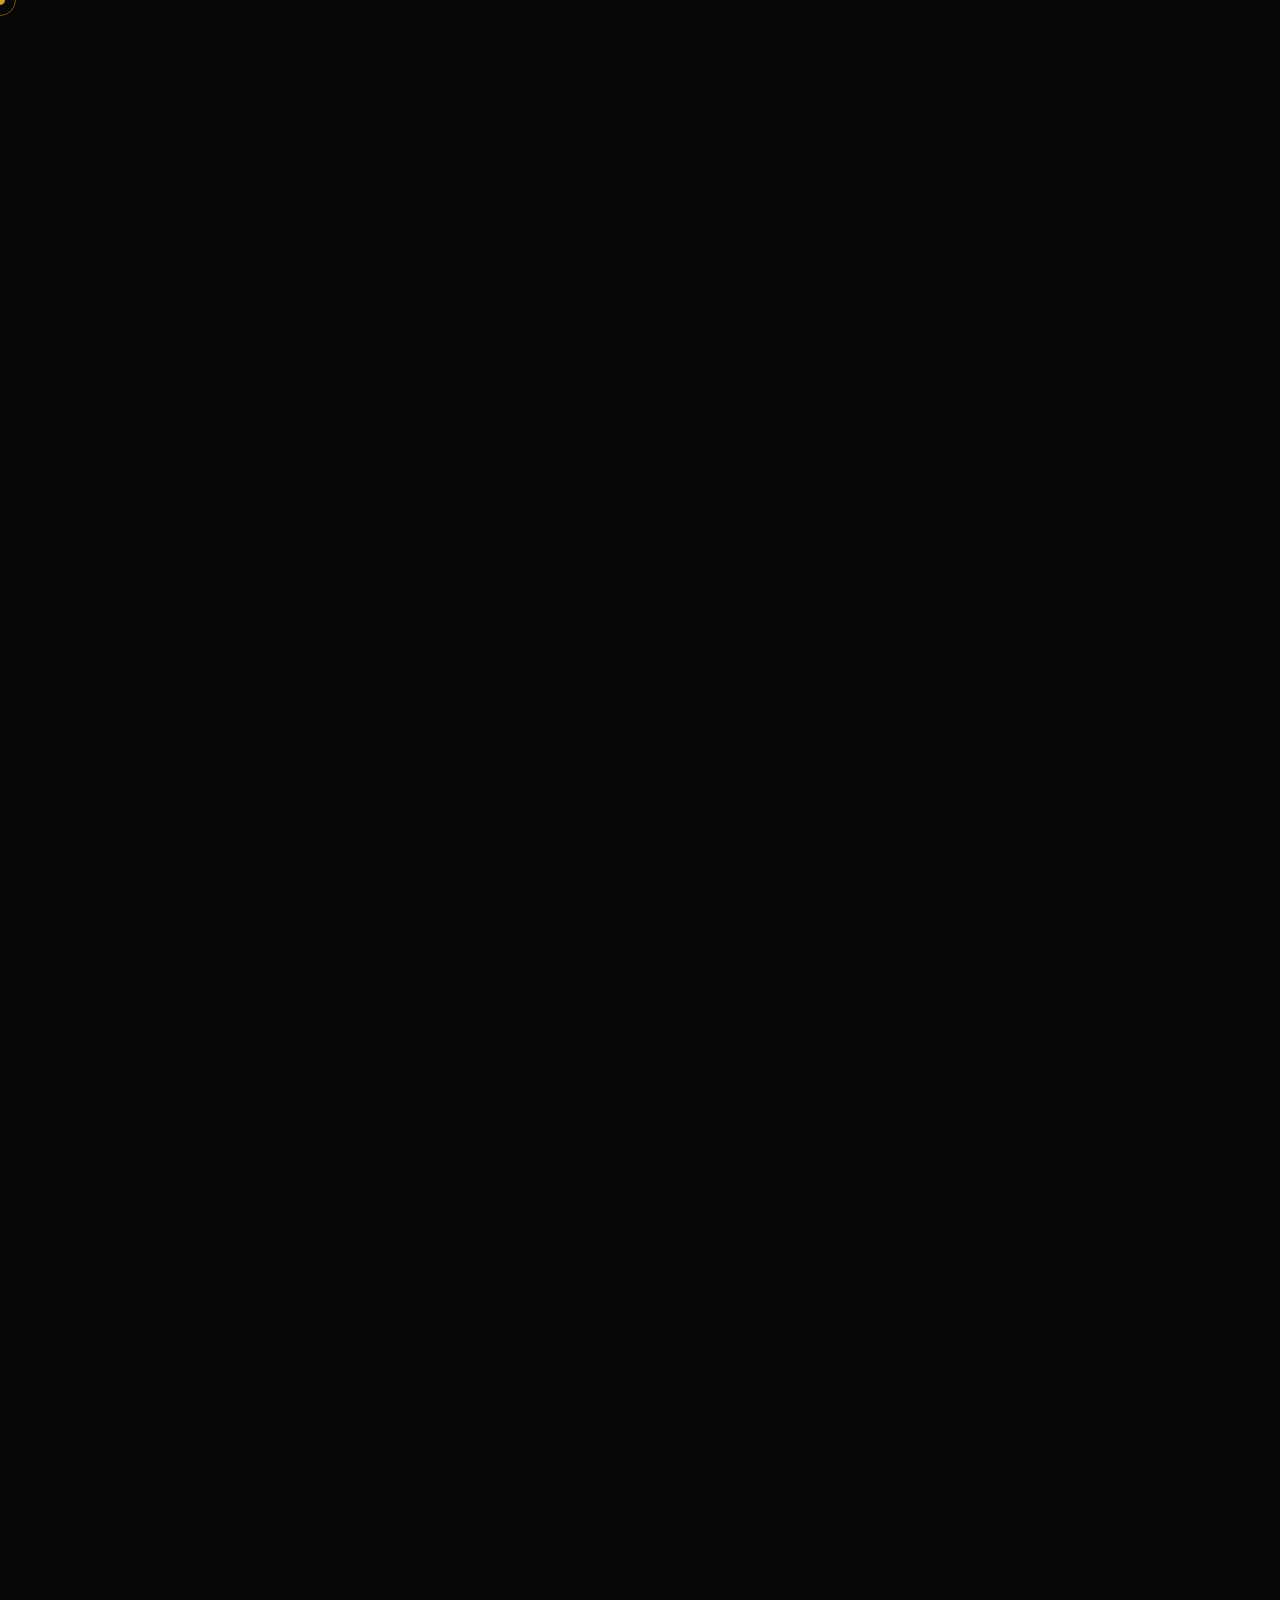
==== index.html @ bc0288aa "Add files via upload" ====
<!DOCTYPE html>
<html lang="en">
<head>
<meta charset="UTF-8">
<meta name="viewport" content="width=device-width, initial-scale=1.0">
<link rel="stylesheet" href="ByokiWeb (update).css">
<!-- FIX 1: Removed type="module" — it was scoping all JS functions so onclick handlers couldn't find them -->
<script src="ByokiWeb (update).js" defer></script>
<title>BYOKI — Born Sad, Died Lit</title>
<link href="https://fonts.googleapis.com/css2?family=Playfair+Display:ital,wght@0,400;0,700;0,900;1,400;1,700&family=Cormorant+Garamond:ital,wght@0,300;0,400;0,600;1,300;1,400&family=Bebas+Neue&family=UnifrakturMaguntia&family=Cinzel+Decorative:wght@400;700;900&family=Pirata+One&display=swap" rel="stylesheet">
</head>
<body>

<div class="cursor" id="cursor"></div>
<div class="cursor-ring" id="cursorRing"></div>

<!-- =========== LOGIN =========== -->

<!-- =========== MAIN SITE =========== -->
<div id="main-site">
  <nav>
    <span class="nav-logo" onclick="goto('hero')">BYOKI</span>
    <ul class="nav-links">
      <li><a onclick="goto('shop')">Collection</a></li>
      <li><a onclick="goto('about')">Manifesto</a></li>
      <li><a>Lookbook</a></li>
    </ul>
    <button class="cart-btn" onclick="openCart()">
      Bag <span class="cart-count" id="cart-count">0</span>
    </button>
  </nav>

  <!-- HERO -->
  <section id="hero">
    <div class="hero-bg-layer"></div>
    <div class="hero-texture"></div>
    <img class="hero-bg-graphic" src="GRAPHIC_SRC" alt="Byoki background graphic">
    <div class="hero-line-l"></div>
    <div class="hero-line-r"></div>

    <div class="hero-content">
      <p class="hero-pre">House of Byoki — Est. 2026</p>
      <!-- FIX 3: Moved inline style to CSS class .wordmark-wrap -->
      <div class="wordmark-wrap">
        <div class="hero-wordmark-shadow">BYOKI</div>
        <h1 class="hero-wordmark">BYOKI</h1>
      </div>
      <div class="hero-divider">
        <div class="hero-divider-line"></div>
        <span class="hero-divider-gem">◆</span>
        <div class="hero-divider-line"></div>
      </div>
      <p class="hero-slogan"><em>Born Sad,</em> &nbsp;Died Lit</p>
      <div class="hero-cta">
        <button class="btn-gold" onclick="goto('shop')">SHOP THE DROP</button>
        <button class="btn-outline-red" onclick="goto('about')">OUR STORY</button>
      </div>
    </div>

    <div class="scroll-cue">
      <span>Discover</span>
      <div class="scroll-cue-line"></div>
    </div>
  </section>

  <!-- MARQUEE -->
  <div class="marquee-wrap">
    <div class="marquee-inner">
      <span class="mi">Born Sad <span class="mi-gem">◆</span></span>
      <span class="mi">Died Lit <span class="mi-gem">◆</span></span>
      <span class="mi">Byoki <span class="mi-gem">◆</span></span>
      <span class="mi">Born Sad <span class="mi-gem">◆</span></span>
      <span class="mi">Street Baroque <span class="mi-gem">◆</span></span>
      <span class="mi">Limited Edition <span class="mi-gem">◆</span></span>
      <span class="mi">Born Sad <span class="mi-gem">◆</span></span>
      <span class="mi">Died Lit <span class="mi-gem">◆</span></span>
      <span class="mi">Byoki <span class="mi-gem">◆</span></span>
      <span class="mi">Born Sad <span class="mi-gem">◆</span></span>
      <span class="mi">Street Baroque <span class="mi-gem">◆</span></span>
      <span class="mi">Limited Edition <span class="mi-gem">◆</span></span>
      <span class="mi">Born Sad <span class="mi-gem">◆</span></span>
      <span class="mi">Died Lit <span class="mi-gem">◆</span></span>
      <span class="mi">Byoki <span class="mi-gem">◆</span></span>
      <span class="mi">Born Sad <span class="mi-gem">◆</span></span>
      <span class="mi">Street Baroque <span class="mi-gem">◆</span></span>
      <span class="mi">Limited Edition <span class="mi-gem">◆</span></span>
    </div>
  </div>

  <!-- FEATURES -->
  <div class="feature-strip">
    <div class="feat">
      <div class="feat-number">01</div>
      <div class="feat-title">The Craft</div>
      <p class="feat-text">Every piece is cut, sewn and finished to standards most brands don't bother with. We're not here to cut corners — only fabric.</p>
    </div>
    <div class="feat">
      <div class="feat-number">02</div>
      <div class="feat-title">The Ethos</div>
      <p class="feat-text">Byoki means sick. The kind that separates those who stayed lit when everything went dark. We wear what others are afraid to feel.</p>
    </div>
    <div class="feat">
      <div class="feat-number">03</div>
      <div class="feat-title">The Drop</div>
      <p class="feat-text">No restocks. No seconds. Each release is a moment in time. Once it's gone, it's gone. That's not a sales tactic — that's the truth.</p>
    </div>
  </div>

  <!-- ABOUT -->
  <section id="about">
    <div class="about-inner">
      <div class="about-left">
        <div class="about-graphic-frame">
          <div class="about-graphic-bg"></div>
          <div class="about-corner-dec acd-tl"></div>
          <div class="about-corner-dec acd-tr"></div>
          <div class="about-corner-dec acd-bl"></div>
          <div class="about-corner-dec acd-br"></div>
          <img class="about-graphic-img" src="GRAPHIC_SRC" alt="Born Sad, Died Lit">
          <div class="about-tag">Born Sad. Died Lit.</div>
        </div>
      </div>
      <div class="about-right">
        <span class="about-kicker">◆ &nbsp;The Manifesto</span>
        <h2 class="about-title">We Don't Follow.<br><em>We Lead.</em></h2>
        <p class="about-body">Byoki was born from the South African streets. The streets at 3am when everything's honest. We took the word for <em>sick</em> and made it a crown.</p>
        <p class="about-body">Born Sad is not a contradiction. It's the only honest design language for those who've seen both sides — the bottom and the top — and chose to own both.</p>
        <div class="about-pull">"Born Sad. Crossed it out.<br>Died Lit. That's the story."</div>
        <p class="about-body">Each piece is a chapter. Baroque cherubs carrying gold. Graffiti over scripture. Beauty that doesn't apologise for its scars.</p>
        <div class="about-stat-row">
          <div class="about-stat">
            <div class="about-stat-num">100%</div>
            <div class="about-stat-label">Limited Runs</div>
          </div>
          <div class="about-stat">
            <div class="about-stat-num">ZA</div>
            <div class="about-stat-label">Proudly South African</div>
          </div>
          <div class="about-stat">
            <div class="about-stat-num">0</div>
            <div class="about-stat-label">Compromises Made</div>
          </div>
          <div class="about-stat">
            <div class="about-stat-num">∞</div>
            <div class="about-stat-label">Culture Given</div>
          </div>
        </div>
      </div>
    </div>
  </section>

  <!-- EDITORIAL STRIP -->
  <div class="editorial-strip">
    <div class="editorial-inner">
      <div class="editorial-gem">◆ &nbsp; ◆ &nbsp; ◆</div>
      <div class="editorial-quote">
        "We came into this world <em>broke and sad</em>.<br>
        We leave it <strong>lit and rich</strong> — or we don't leave."
      </div>
      <div class="editorial-attr">— Byoki, House Rules —</div>
    </div>
  </div>

  <!-- SHOP -->
  <section id="shop">
    <div class="shop-inner">
      <div class="section-head">
        <span class="sh-eyebrow">◆ &nbsp;New Season</span>
        <h2 class="sh-title">The <em>Collection</em></h2>
        <p class="sh-sub">Limited runs &nbsp;·&nbsp; No restocks &nbsp;·&nbsp; Own something permanent</p>
      </div>
      <div class="products-grid" id="products-grid"></div>
    </div>
  </section>

  <!-- FOOTER -->
  <footer>
    <div class="footer-grid">
      <div>
        <div class="f-logo-text">BYOKI</div>
        <div class="f-slogan">Born Sad, Died Lit</div>
        <div class="f-social">
          <div class="f-soc">IG</div>
          <div class="f-soc">TW</div>
          <div class="f-soc">TK</div>
          <div class="f-soc">YT</div>
        </div>
      </div>
      <div class="f-col">
        <h5>Shop</h5>
        <ul>
          <li><a onclick="goto('shop')">New Arrivals</a></li>
          <li><a onclick="goto('shop')">Hoodies</a></li>
          <li><a onclick="goto('shop')">Tees</a></li>
          <li><a onclick="goto('shop')">Accessories</a></li>
        </ul>
      </div>
      <div class="f-col">
        <h5>House</h5>
        <ul>
          <li><a onclick="goto('about')">Manifesto</a></li>
          <li><a>Lookbook</a></li>
          <li><a>Collaborations</a></li>
        </ul>
      </div>
      <div class="f-col">
        <h5>Support</h5>
        <ul>
          <li><a>Sizing Guide</a></li>
          <li><a>Shipping</a></li>
          <li><a>Returns</a></li>
          <li><a>Contact</a></li>
        </ul>
      </div>
    </div>
    <div class="footer-btm">
      <p class="f-copy">© 2026 <em>Byoki</em>. All rights reserved. South Africa.</p>
      <div class="f-gem">◆ &nbsp;◆ &nbsp;◆</div>
      <p class="f-copy">Born Sad. <em>Died Lit.</em></p>
    </div>
  </footer>
</div>

<!-- CART -->
<div class="cart-overlay" id="cart-overlay" onclick="closeCart()"></div>
<div class="cart-drawer" id="cart-drawer">
  <div class="cart-head">
    <div class="cart-head-title">Your Bag</div>
    <button class="cart-x" onclick="closeCart()" aria-label="Close cart">✕</button>
  </div>
  <div class="cart-body" id="cart-body"></div>
  <!-- FIX 4: Moved style="display:none" to CSS class .cart-foot-hidden -->
  <div class="cart-foot cart-foot-hidden" id="cart-foot">
    <div class="cart-total-row">
      <span class="cart-total-lbl">Total</span>
      <span class="cart-total-val" id="cart-total-val">R0</span>
    </div>
    <button class="checkout-btn" onclick="checkout()">COMPLETE ORDER</button>
  </div>
</div>

<!-- ORDER MODAL -->
<div class="modal-bg" id="order-modal">
  <div class="modal-box">
    <h2>Order Received</h2>
    <p>Your order is confirmed. A receipt is on its way.<br><br>Thank you for being part of the house. Stay lit.</p>
    <button class="modal-cta" onclick="closeModal()">CLOSE</button>
  </div>
</div>

</body>
</html>
---- ByokiWeb (update).css ----
:root {
  --black: #060606;
  --deep: #0c0c0c;
  --red: #c0272d;
  --red-bright: #e63030;
  --red-dark: #7a0e0e;
  --gold: #d4a017;
  --gold-light: #f0c040;
  --gold-pale: #e8d5a0;
  --white: #f5f0e8;
  --gray: #6b6b6b;
  --gray-light: #999;
  --gray-dark: #2a2a2a;
}

* { margin: 0; padding: 0; box-sizing: border-box; }
html { scroll-behavior: smooth; }

body {
  background: var(--black);
  color: var(--white);
  font-family: 'Cormorant Garamond', serif;
  overflow-x: hidden;
  cursor: none;
}

/* CURSOR */
.cursor { width: 10px; height: 10px; background: var(--gold); border-radius: 50%; position: fixed; pointer-events: none; z-index: 99999; transform: translate(-50%,-50%); transition: transform 0.1s, width 0.2s, height 0.2s; mix-blend-mode: screen; }
.cursor-ring { width: 32px; height: 32px; border: 1px solid rgba(212,160,23,0.5); border-radius: 50%; position: fixed; pointer-events: none; z-index: 99998; transform: translate(-50%,-50%); transition: transform 0.18s ease; }

/* ============ LOGIN LOGO ============ */
.login-brand,
.login-slogan,
.login-card {
  margin-left: auto;
  margin-right: auto;
  text-align: center;
}

.login-logo-wrap {
  position: relative; width: 200px; height: 200px;
  margin-bottom: 30px; z-index: 1;
}
.login-logo-img {
  width: 100%; height: 100%;
  object-fit: contain;
  animation: logo-spin 8s linear infinite;
  mix-blend-mode: screen;
  filter: drop-shadow(0 0 20px rgba(192,39,45,0.6)) drop-shadow(0 0 40px rgba(212,160,23,0.3));
}
@keyframes logo-spin {
  from { transform: rotate(0deg); }
  to { transform: rotate(360deg); }
}
.login-logo-glow {
  position: absolute; inset: -20px;
  border-radius: 50%;
  background: radial-gradient(circle, rgba(192,39,45,0.15), transparent 70%);
  animation: glow-pulse 3s ease-in-out infinite;
}
@keyframes glow-pulse {
  0%,100% { opacity: 0.5; transform: scale(1); }
  50% { opacity: 1; transform: scale(1.1); }
}

/* ============ LOGIN ============ */

/* Gold dust particles */
.dust { position: absolute; inset: 0; overflow: hidden; pointer-events: none; }
.dust-p {
  position: absolute;
  border-radius: 50%;
  animation: dust-float linear infinite;
  opacity: 0;
}
@keyframes dust-float {
  0% { transform: translateY(100vh) rotate(0deg); opacity: 0; }
  5% { opacity: 1; }
  95% { opacity: 0.3; }
  100% { transform: translateY(-5vh) rotate(360deg); opacity: 0; }
}

/* Decorative corners */
.corner { position: absolute; width: 60px; height: 60px; }
.corner::before, .corner::after { content: ''; position: absolute; background: var(--gold); opacity: 0.4; }
.corner::before { width: 100%; height: 1px; top: 0; left: 0; }
.corner::after { width: 1px; height: 100%; top: 0; left: 0; }
.corner-tl { top: 30px; left: 30px; }
.corner-tr { top: 30px; right: 30px; transform: scaleX(-1); }
.corner-bl { bottom: 30px; left: 30px; transform: scaleY(-1); }
.corner-br { bottom: 30px; right: 30px; transform: scale(-1); }

.login-brand {
  font-family: 'UnifrakturMaguntia', cursive;
  font-size: 60px;
  letter-spacing: 6px;
  color: var(--white);
  z-index: 1;
  background: linear-gradient(180deg, var(--white), var(--gold-pale));
  -webkit-background-clip: text;
  -webkit-text-fill-color: transparent;
  background-clip: text;
  margin-bottom: 8px;
}
.login-slogan {
  font-family: 'Cormorant Garamond', serif;
  font-style: italic;
  font-size: 14px;
  letter-spacing: 5px;
  color: var(--gray);
  text-transform: uppercase;
  z-index: 1;
  margin-bottom: 48px;
}

.login-card {
  background: rgba(255,255,255,0.02);
  border: 1px solid rgba(212,160,23,0.25);
  padding: 44px 48px;
  width: 340px;
  z-index: 1;
  position: relative;
}
.login-card::before {
  content: '◆';
  position: absolute;
  top: -10px; left: 50%; transform: translateX(-50%);
  color: var(--gold);
  font-size: 16px;
  background: var(--black);
  padding: 0 8px;
}
.login-card::after {
  content: '';
  position: absolute;
  bottom: 0; left: 10%; right: 10%;
  height: 1px;
  background: linear-gradient(90deg, transparent, var(--gold), transparent);
}

.login-card-label {
  font-family: 'Cormorant Garamond', serif;
  font-size: 11px;
  letter-spacing: 6px;
  color: var(--gray);
  text-transform: uppercase;
  text-align: center;
  margin-bottom: 28px;
  display: block;
}

.code-inputs {
  display: flex; gap: 12px; justify-content: center;
  margin-bottom: 32px;
}
.code-input {
  width: 58px; height: 70px;
  background: rgba(255,255,255,0.03);
  border: 1px solid var(--gray-dark);
  color: var(--gold-light);
  font-family: 'Bebas Neue', sans-serif;
  font-size: 30px;
  text-align: center;
  outline: none;
  transition: all 0.3s;
  text-transform: uppercase;
  letter-spacing: 2px;
}
/* FIX: Style the placeholder dots */
.code-input::placeholder {
  color: rgba(212,160,23,0.2);
  font-size: 16px;
}
.code-input:focus {
  border-color: var(--gold);
  box-shadow: 0 0 20px rgba(212,160,23,0.2);
  background: rgba(212,160,23,0.05);
}
.code-input.filled { border-color: rgba(212,160,23,0.5); }

.login-enter-btn {
  width: 100%;
  padding: 16px;
  background: transparent;
  border: 1px solid var(--gold);
  color: var(--gold);
  font-family: 'Bebas Neue', sans-serif;
  font-size: 15px;
  letter-spacing: 8px;
  cursor: pointer;
  transition: all 0.4s;
  position: relative;
  overflow: hidden;
}
.login-enter-btn::before {
  content: '';
  position: absolute; inset: 0;
  background: var(--gold);
  transform: scaleX(0);
  transform-origin: left;
  transition: transform 0.4s ease;
}
.login-enter-btn:hover::before { transform: scaleX(1); }
.login-enter-btn:hover { color: var(--black); }
.login-enter-btn span { position: relative; z-index: 1; }

.login-error { color: var(--red-bright); font-size: 10px; letter-spacing: 4px; text-align: center; margin-top: 14px; opacity: 0; transition: opacity 0.3s; text-transform: uppercase; font-family: 'Cormorant Garamond', serif; }
.login-error.show { opacity: 1; }
.login-hint { text-align: center; color: rgba(107,107,107,0.5); font-size: 10px; letter-spacing: 3px; margin-top: 20px; text-transform: uppercase; }
.login-hint em { color: rgba(212,160,23,0.5); font-style: normal; }

/* ============ MAIN SITE ============ */
#main-site { opacity: 0; transition: opacity 1.2s ease; }
#main-site.visible { opacity: 1; }

/* NAV */
nav {
  position: fixed; top: 0; left: 0; right: 0;
  padding: 22px 60px;
  display: flex; align-items: center; justify-content: space-between;
  z-index: 1000;
  background: linear-gradient(to bottom, rgba(6,6,6,0.98) 0%, rgba(6,6,6,0.7) 80%, transparent);
  border-bottom: 1px solid rgba(212,160,23,0.08);
}
.nav-logo {
  font-family: 'Cinzel Decorative', serif;
  font-weight: 700;
  font-size: 18px; letter-spacing: 6px;
  background: linear-gradient(180deg, var(--white), var(--gold-pale));
  -webkit-background-clip: text; -webkit-text-fill-color: transparent; background-clip: text;
  cursor: pointer;
  text-transform: uppercase;
}
.nav-links { display: flex; gap: 48px; list-style: none; }
.nav-links a {
  color: var(--gray); text-decoration: none;
  font-family: 'Cormorant Garamond', serif;
  font-size: 12px; letter-spacing: 4px; text-transform: uppercase;
  transition: color 0.3s; cursor: pointer; position: relative;
}
.nav-links a::after {
  content: ''; position: absolute; bottom: -4px; left: 0; right: 0;
  height: 1px; background: var(--gold);
  transform: scaleX(0); transition: transform 0.3s;
}
.nav-links a:hover { color: var(--gold-pale); }
.nav-links a:hover::after { transform: scaleX(1); }

.cart-btn {
  background: transparent;
  border: 1px solid rgba(212,160,23,0.35);
  color: var(--gold-pale);
  padding: 9px 26px;
  font-family: 'Cormorant Garamond', serif;
  font-size: 11px; letter-spacing: 4px; text-transform: uppercase;
  cursor: pointer; transition: all 0.3s; position: relative;
}
.cart-btn:hover { border-color: var(--gold); background: rgba(212,160,23,0.07); }
.cart-count {
  position: absolute; top: -7px; right: -7px;
  background: var(--red); color: white;
  width: 18px; height: 18px; border-radius: 50%;
  font-size: 9px; display: flex; align-items: center; justify-content: center;
  font-family: 'Bebas Neue', sans-serif;
  opacity: 0; transition: opacity 0.3s;
}
.cart-count.show { opacity: 1; }

.ci-thumb-img{
  width: 100%;
  height: 100%;
  object-fit: cover;
  display: block;
}

/* ============ HERO ============ */
#hero {
  height: 100vh; display: flex; flex-direction: column;
  align-items: center; justify-content: center;
  position: relative; overflow: hidden;
}

.hero-bg-layer {
  position: absolute; inset: 0;
  background: radial-gradient(ellipse at 50% 80%, rgba(192,39,45,0.1) 0%, transparent 60%),
              radial-gradient(ellipse at 20% 20%, rgba(212,160,23,0.05) 0%, transparent 40%);
}

/* Background graphic */
.hero-bg-graphic {
  position: absolute;
  bottom: -5%; left: 50%; transform: translateX(-50%);
  width: 80%; max-width: 900px;
  opacity: 0.18;
  mix-blend-mode: screen;
  pointer-events: none;
  animation: bg-breathe 6s ease-in-out infinite;
}
@keyframes bg-breathe {
  0%,100% { opacity: 0.07; transform: translateX(-50%) scale(1); }
  50% { opacity: 0.11; transform: translateX(-50%) scale(1.01); }
}

/* Gold texture overlay */
.hero-texture {
  position: absolute; inset: 0;
  background-image: repeating-linear-gradient(
    -45deg,
    transparent 0px,
    transparent 20px,
    rgba(212,160,23,0.015) 20px,
    rgba(212,160,23,0.015) 21px
  );
}

/* Divider lines */
.hero-line-l, .hero-line-r {
  position: absolute;
  top: 50%; width: 1px; height: 35vh;
  transform: translateY(-50%);
  background: linear-gradient(to bottom, transparent, var(--gold), transparent);
  opacity: 0.2;
}
.hero-line-l { left: 60px; }
.hero-line-r { right: 60px; }

.hero-content { position: relative; z-index: 1; text-align: center; }

.hero-pre {
  font-family: 'Cormorant Garamond', serif;
  font-size: 11px; letter-spacing: 10px;
  color: var(--gold); text-transform: uppercase;
  margin-bottom: 28px;
  opacity: 0; animation: fadeUp 0.9s ease 0.4s forwards;
}
.hero-pre::before, .hero-pre::after {
  content: '——'; margin: 0 12px;
  color: rgba(212,160,23,0.4);
}

/* FIX 3: Replaced inline style="position:relative;display:inline-block;" */
.wordmark-wrap {
  position: relative;
  display: inline-block;
}

.hero-wordmark {
  font-family: 'UnifrakturMaguntia', cursive;
  font-size: clamp(90px, 16vw, 200px);
  line-height: 0.9;
  letter-spacing: 8px;
  background: linear-gradient(180deg, var(--white) 0%, var(--gold-pale) 55%, var(--gold) 100%);
  -webkit-background-clip: text; -webkit-text-fill-color: transparent; background-clip: text;
  opacity: 0; animation: fadeUp 0.9s ease 0.6s forwards;
  position: relative;
  filter: drop-shadow(0 4px 0px rgba(192,39,45,0.25));
}
.hero-wordmark-shadow {
  position: absolute;
  font-family: 'UnifrakturMaguntia', cursive;
  font-size: clamp(90px, 16vw, 200px);
  line-height: 0.9;
  letter-spacing: 8px;
  color: var(--red);
  opacity: 0.12;
  top: 8px; left: 5px;
  pointer-events: none;
}

.hero-divider {
  display: flex; align-items: center; gap: 16px;
  justify-content: center;
  margin: 20px 0;
  opacity: 0; animation: fadeUp 0.9s ease 0.8s forwards;
}
.hero-divider-line { flex: 1; max-width: 120px; height: 1px; background: linear-gradient(90deg, transparent, var(--gold)); opacity: 0.4; }
.hero-divider-line:last-child { background: linear-gradient(90deg, var(--gold), transparent); }
.hero-divider-gem { color: var(--gold); font-size: 12px; opacity: 0.8; }

.hero-slogan {
  font-family: 'Cormorant Garamond', serif;
  font-style: italic;
  font-size: clamp(18px, 2.5vw, 28px);
  letter-spacing: 6px;
  color: rgba(245,240,232,0.55);
  text-transform: uppercase;
  opacity: 0; animation: fadeUp 0.9s ease 1s forwards;
}
.hero-slogan em { color: var(--red-bright); font-style: normal; }

.hero-cta {
  margin-top: 40px; display: flex; gap: 20px; justify-content: center;
  opacity: 0; animation: fadeUp 0.9s ease 1.2s forwards;
}

.btn-gold {
  padding: 15px 48px;
  background: var(--gold);
  color: var(--black);
  border: none;
  font-family: 'Bebas Neue', sans-serif;
  font-size: 15px; letter-spacing: 6px;
  cursor: pointer; transition: all 0.35s;
  position: relative; overflow: hidden;
}
.btn-gold::before {
  content: ''; position: absolute; inset: 0;
  background: linear-gradient(135deg, rgba(255,255,255,0.2), transparent);
  opacity: 0; transition: opacity 0.3s;
}
.btn-gold:hover { background: var(--gold-light); transform: translateY(-2px); box-shadow: 0 8px 30px rgba(212,160,23,0.35); }
.btn-gold:hover::before { opacity: 1; }

.btn-outline-red {
  padding: 15px 48px;
  background: transparent;
  border: 1px solid rgba(192,39,45,0.6);
  color: rgba(245,240,232,0.8);
  font-family: 'Bebas Neue', sans-serif;
  font-size: 15px; letter-spacing: 6px;
  cursor: pointer; transition: all 0.3s;
}
.btn-outline-red:hover { border-color: var(--red-bright); color: var(--white); background: rgba(192,39,45,0.08); }

@keyframes fadeUp {
  from { opacity: 0; transform: translateY(35px); }
  to { opacity: 1; transform: translateY(0); }
}

.scroll-cue {
  position: absolute; bottom: 36px; left: 50%; transform: translateX(-50%);
  display: flex; flex-direction: column; align-items: center; gap: 10px;
  opacity: 0; animation: fadeUp 1s ease 1.8s forwards;
}
.scroll-cue span { font-size: 9px; letter-spacing: 6px; color: var(--gray); text-transform: uppercase; }
.scroll-cue-line { width: 1px; height: 0; background: linear-gradient(to bottom, var(--gold), transparent); animation: grow-line 1.5s ease-in-out 2s infinite; }
@keyframes grow-line { 0% { height: 0; opacity: 1; } 100% { height: 55px; opacity: 0; } }

/* ============ MARQUEE ============ */
.marquee-wrap {
  padding: 14px 0;
  background: var(--red-dark);
  overflow: hidden;
  border-top: 1px solid rgba(212,160,23,0.2);
  border-bottom: 1px solid rgba(212,160,23,0.2);
}
.marquee-inner { display: flex; width: max-content; animation: marquee 25s linear infinite; }
.mi {
  font-family: 'Cormorant Garamond', serif;
  font-style: italic;
  font-size: 13px; letter-spacing: 6px;
  color: rgba(245,240,232,0.85);
  padding: 0 50px; white-space: nowrap; text-transform: uppercase;
}
.mi-gem { color: var(--gold); font-style: normal; font-size: 9px; }
@keyframes marquee { from { transform: translateX(0); } to { transform: translateX(-50%); } }

/* ============ FEATURE SECTION ============ */
.feature-strip {
  display: grid; grid-template-columns: repeat(3, 1fr);
  max-width: 1100px; margin: 0 auto;
  padding: 100px 60px;
  gap: 60px;
  position: relative;
}
.feature-strip::before {
  content: '';
  position: absolute;
  top: 0; left: 50%; transform: translateX(-50%);
  width: 1px; height: 100%;
  background: linear-gradient(to bottom, transparent, rgba(212,160,23,0.15), transparent);
}
.feat {
  text-align: center;
  padding: 40px 20px;
  position: relative;
  border: 1px solid transparent;
  transition: border-color 0.4s, background 0.4s;
}
.feat:hover { border-color: rgba(212,160,23,0.15); background: rgba(212,160,23,0.02); }
.feat-number {
  font-family: 'Bebas Neue', sans-serif;
  font-size: 64px; line-height: 1;
  background: linear-gradient(180deg, var(--red) 0%, var(--red-dark) 100%);
  -webkit-background-clip: text; -webkit-text-fill-color: transparent; background-clip: text;
  opacity: 0.3; margin-bottom: 12px;
  transition: opacity 0.3s;
}
.feat:hover .feat-number { opacity: 0.6; }
.feat-title { font-family: 'Bebas Neue', sans-serif; font-size: 20px; letter-spacing: 4px; color: var(--gold-pale); margin-bottom: 12px; }
.feat-text { font-size: 13px; color: var(--gray-light); line-height: 1.9; letter-spacing: 1px; }

/* ============ ABOUT ============ */
#about { padding: 80px 60px 120px; position: relative; overflow: hidden; }
.about-inner {
  max-width: 1200px; margin: 0 auto;
  display: grid; grid-template-columns: 1fr 1fr;
  gap: 80px; align-items: center;
}
.about-left { position: relative; }
.about-graphic-frame { position: relative; aspect-ratio: 3/4; }
.about-graphic-bg { position: absolute; inset: 0; border: 1px solid rgba(212,160,23,0.15); }
.about-graphic-img {
  width: 100%; height: 100%;
  object-fit: contain;
  filter: drop-shadow(0 0 30px rgba(192,39,45,0.3));
  padding: 20px;
  animation: subtle-breathe 5s ease-in-out infinite;
}
@keyframes subtle-breathe {
  0%,100% { transform: scale(1); }
  50% { transform: scale(1.02); }
}
.about-corner-dec { position: absolute; width: 30px; height: 30px; }
.about-corner-dec::before, .about-corner-dec::after { content: ''; position: absolute; background: var(--gold); opacity: 0.5; }
.about-corner-dec::before { width: 100%; height: 1px; }
.about-corner-dec::after { width: 1px; height: 100%; }
.acd-tl { top: -1px; left: -1px; }
.acd-tr { top: -1px; right: -1px; transform: scaleX(-1); }
.acd-bl { bottom: -1px; left: -1px; transform: scaleY(-1); }
.acd-br { bottom: -1px; right: -1px; transform: scale(-1); }
.about-tag {
  position: absolute; bottom: -18px; left: 30px;
  background: var(--red);
  padding: 8px 20px;
  font-family: 'Cormorant Garamond', serif;
  font-size: 11px; letter-spacing: 4px; text-transform: uppercase;
  color: var(--white);
}
.about-kicker { font-size: 10px; letter-spacing: 7px; color: var(--gold); text-transform: uppercase; margin-bottom: 20px; display: block; }
.about-title { font-family: 'Playfair Display', serif; font-size: clamp(38px, 4.5vw, 58px); line-height: 1.1; color: var(--white); margin-bottom: 28px; }
.about-title em { font-style: italic; color: var(--red-bright); }
.about-body { font-size: 15px; line-height: 2; color: rgba(245,240,232,0.5); margin-bottom: 20px; letter-spacing: 0.5px; }
.about-body em { color: var(--gold-pale); font-style: normal; }
.about-pull {
  font-family: 'Playfair Display', serif;
  font-style: italic; font-size: 22px;
  color: var(--red-bright); line-height: 1.5;
  padding: 24px 0 24px 24px;
  border-left: 2px solid var(--red);
  margin: 32px 0; opacity: 0.85;
}
.about-stat-row { display: grid; grid-template-columns: 1fr 1fr; gap: 24px; margin-top: 40px; }
.about-stat { border-top: 1px solid rgba(212,160,23,0.2); padding-top: 16px; }
.about-stat-num { font-family: 'Bebas Neue', sans-serif; font-size: 36px; color: var(--gold); letter-spacing: 2px; }
.about-stat-label { font-size: 10px; letter-spacing: 4px; color: var(--gray); text-transform: uppercase; }

/* ============ SHOP ============ */
#shop { padding: 100px 40px; }
.shop-inner { max-width: 1400px; margin: 0 auto; }
.section-head { text-align: center; margin-bottom: 70px; }
.sh-eyebrow { font-size: 10px; letter-spacing: 7px; color: var(--gold); text-transform: uppercase; margin-bottom: 14px; display: block; }
.sh-title { font-family: 'Playfair Display', serif; font-size: clamp(42px, 6vw, 72px); line-height: 1.1; color: var(--white); }
.sh-title em { font-style: italic; color: var(--red-bright); }
.sh-sub { font-size: 13px; letter-spacing: 3px; color: var(--gray); margin-top: 14px; text-transform: uppercase; }
.products-grid { display: grid; grid-template-columns: repeat(auto-fill, minmax(290px, 1fr)); gap: 2px; }
.pc { background: var(--deep); position: relative; overflow: hidden; cursor: pointer; }
.pc:hover .pc-img-inner { transform: scale(1.04); }
.pc:hover .pc-actions { opacity: 1; }
.pc:hover .pc-name-bar { background: rgba(212,160,23,0.08); }
.pc-img { aspect-ratio: 3/4; overflow: hidden; background: #0e0e0e; position: relative; }
.pc-img-inner {
  width: 100%; height: 100%;
  display: flex; align-items: center; justify-content: center; flex-direction: column;
  transition: transform 0.7s cubic-bezier(0.25, 0.46, 0.45, 0.94);
  position: relative;
}
.pc-bg-art { position: absolute; inset: 0; display: flex; align-items: center; justify-content: center; opacity: 0.12; transition: opacity 0.5s; }
.pc:hover .pc-bg-art { opacity: 0.22; }
.pc-bg-art img { width: 90%; height: 90%; object-fit: contain; }
.pc-emoji { font-size: 56px; position: relative; z-index: 1; filter: drop-shadow(0 4px 12px rgba(0,0,0,0.5)); }
.pc-number { position: absolute; bottom: 14px; right: 14px; font-family: 'Bebas Neue', sans-serif; font-size: 11px; letter-spacing: 3px; color: rgba(212,160,23,0.25); }
.pc-tag { position: absolute; top: 14px; left: 14px; background: var(--red); padding: 4px 10px; font-size: 9px; letter-spacing: 3px; color: white; text-transform: uppercase; font-family: 'Cormorant Garamond', serif; }
.pc-tag.gold { background: var(--gold); color: var(--black); }
.pc-actions { position: absolute; inset: 0; background: rgba(6,6,6,0.5); display: flex; align-items: flex-end; padding: 20px; opacity: 0; transition: opacity 0.4s; }
.pc-add { width: 100%; padding: 14px; background: var(--gold); border: none; color: var(--black); font-family: 'Bebas Neue', sans-serif; font-size: 14px; letter-spacing: 5px; cursor: pointer; transform: translateY(10px); transition: transform 0.3s, background 0.3s; }
.pc:hover .pc-add { transform: translateY(0); }
.pc-add:hover { background: var(--gold-light); }
.pc-info { padding: 20px 20px 24px; border-top: 1px solid rgba(212,160,23,0.08); }
.pc-name-bar { transition: background 0.3s; padding: 0 0 12px 0; }
.pc-name { font-family: 'Bebas Neue', sans-serif; font-size: 19px; letter-spacing: 3px; color: var(--white); margin-bottom: 5px; }
.pc-desc { font-size: 11px; color: var(--gray); letter-spacing: 1px; line-height: 1.6; margin-bottom: 14px; }
.pc-footer { display: flex; align-items: center; justify-content: space-between; }
.pc-price { font-family: 'Playfair Display', serif; font-size: 20px; color: var(--gold); }
.pc-sizes { display: flex; gap: 5px; }
.sz { width: 26px; height: 26px; border: 1px solid var(--gray-dark); display: flex; align-items: center; justify-content: center; font-size: 9px; letter-spacing: 1px; color: var(--gray); cursor: pointer; transition: all 0.2s; font-family: 'Cormorant Garamond', serif; }
.sz:hover, .sz.active { border-color: var(--gold); color: var(--gold); background: rgba(212,160,23,0.07); }

/* ============ EDITORIAL STRIP ============ */
.editorial-strip {
  padding: 100px 60px;
  background: rgba(192,39,45,0.03);
  border-top: 1px solid rgba(192,39,45,0.1);
  border-bottom: 1px solid rgba(192,39,45,0.1);
  position: relative; overflow: hidden;
}
.editorial-strip::before {
  content: 'BYOKI';
  position: absolute; top: 50%; left: 50%;
  transform: translate(-50%, -50%);
  font-family: 'Bebas Neue', sans-serif;
  font-size: 22vw;
  color: rgba(192,39,45,0.03);
  letter-spacing: 20px;
  white-space: nowrap;
  pointer-events: none;
}
.editorial-inner { max-width: 900px; margin: 0 auto; text-align: center; position: relative; }
.editorial-gem { font-size: 20px; color: var(--gold); opacity: 0.6; margin-bottom: 20px; letter-spacing: 10px; }
.editorial-quote { font-family: 'Playfair Display', serif; font-style: italic; font-size: clamp(26px, 4vw, 48px); line-height: 1.5; color: var(--white); margin-bottom: 28px; opacity: 0.9; }
.editorial-quote em { color: var(--red-bright); font-style: normal; }
.editorial-quote strong { color: var(--gold); font-style: normal; font-weight: 400; }
.editorial-attr { font-size: 10px; letter-spacing: 8px; color: var(--gray); text-transform: uppercase; }

/* ============ CART ============ */
/* FIX: Added -webkit-backdrop-filter for Safari support */
.cart-overlay {
  position: fixed; inset: 0; background: rgba(0,0,0,0.7);
  z-index: 2000; opacity: 0; visibility: hidden;
  transition: opacity 0.4s, visibility 0.4s;
  -webkit-backdrop-filter: blur(6px);
  backdrop-filter: blur(6px);
}
.cart-overlay.open { opacity: 1; visibility: visible; }
.cart-drawer {
  position: fixed; top: 0; right: 0; bottom: 0; width: 420px;
  background: var(--deep);
  border-left: 1px solid rgba(212,160,23,0.15);
  z-index: 2001;
  transform: translateX(100%); transition: transform 0.55s cubic-bezier(0.77,0,0.175,1);
  display: flex; flex-direction: column;
}
.cart-drawer.open { transform: translateX(0); }
.cart-head { padding: 28px 32px; border-bottom: 1px solid rgba(212,160,23,0.1); display: flex; justify-content: space-between; align-items: center; }
.cart-head-title { font-family: 'Bebas Neue', sans-serif; font-size: 22px; letter-spacing: 6px; color: var(--gold-pale); }
.cart-x { background: none; border: none; color: var(--gray); font-size: 20px; cursor: pointer; transition: color 0.2s; font-family: 'Cormorant Garamond', serif; }
.cart-x:hover { color: var(--white); }
.cart-body { flex: 1; overflow-y: auto; padding: 24px 32px; }
.cart-body::-webkit-scrollbar { width: 2px; }
.cart-body::-webkit-scrollbar-thumb { background: var(--gold); opacity: 0.3; }
.cart-item { display: flex; gap: 16px; padding: 18px 0; border-bottom: 1px solid rgba(255,255,255,0.04); animation: slideIn 0.3s ease; }
@keyframes slideIn { from { opacity: 0; transform: translateX(15px); } to { opacity: 1; transform: translateX(0); } }
.ci-thumb { width: 72px; height: 92px; background: var(--gray-dark); flex-shrink: 0; display: flex; align-items: center; justify-content: center; font-size: 28px; }
.ci-details { flex: 1; }
.ci-name { font-family: 'Bebas Neue', sans-serif; font-size: 15px; letter-spacing: 2px; margin-bottom: 4px; }
.ci-meta { font-size: 10px; color: var(--gray); letter-spacing: 3px; text-transform: uppercase; margin-bottom: 12px; }
.ci-qty { display: flex; align-items: center; gap: 12px; }
.ci-q-btn { width: 24px; height: 24px; background: var(--gray-dark); border: none; color: white; cursor: pointer; font-size: 14px; display: flex; align-items: center; justify-content: center; transition: background 0.2s; }
.ci-q-btn:hover { background: var(--gold); color: var(--black); }
.ci-q-num { font-size: 13px; min-width: 20px; text-align: center; }
.ci-right { display: flex; flex-direction: column; align-items: flex-end; gap: 8px; }
.ci-price { font-family: 'Playfair Display', serif; font-size: 18px; color: var(--gold); }
.ci-rm { background: none; border: none; color: rgba(255,255,255,0.2); cursor: pointer; font-size: 13px; transition: color 0.2s; }
.ci-rm:hover { color: var(--red); }
.cart-empty { text-align: center; padding: 70px 20px; color: var(--gray); font-size: 12px; letter-spacing: 4px; text-transform: uppercase; }
.cart-empty-ico { font-size: 36px; margin-bottom: 14px; opacity: 0.25; }

.cart-foot { padding: 24px 32px; border-top: 1px solid rgba(212,160,23,0.1); }
/* FIX 4: Replaced style="display:none" with a CSS class */
.cart-foot-hidden { display: none; }
.cart-total-row { display: flex; justify-content: space-between; align-items: center; margin-bottom: 20px; }
.cart-total-lbl { font-size: 10px; letter-spacing: 5px; color: var(--gray); text-transform: uppercase; }
.cart-total-val { font-family: 'Playfair Display', serif; font-size: 26px; color: var(--white); }
.checkout-btn { width: 100%; padding: 17px; background: var(--gold); color: var(--black); border: none; font-family: 'Bebas Neue', sans-serif; font-size: 16px; letter-spacing: 7px; cursor: pointer; transition: all 0.3s; }
.checkout-btn:hover { background: var(--gold-light); box-shadow: 0 0 25px rgba(212,160,23,0.3); }

/* ============ FOOTER ============ */
footer { padding: 90px 60px 40px; border-top: 1px solid rgba(212,160,23,0.1); position: relative; overflow: hidden; }
footer::before { content: ''; position: absolute; top: 0; left: 50%; transform: translateX(-50%); width: 1px; height: 50px; background: linear-gradient(to bottom, var(--gold), transparent); opacity: 0.3; }
.footer-grid { display: grid; grid-template-columns: 2fr 1fr 1fr 1fr; gap: 60px; margin-bottom: 70px; }
.f-logo-text { font-family: 'UnifrakturMaguntia', cursive; font-size: 56px; letter-spacing: 4px; background: linear-gradient(180deg, var(--white), var(--gold-pale)); -webkit-background-clip: text; -webkit-text-fill-color: transparent; background-clip: text; margin-bottom: 10px; }
.f-slogan { font-family: 'Cormorant Garamond', serif; font-style: italic; font-size: 13px; letter-spacing: 4px; color: var(--gray); margin-bottom: 28px; }
.f-social { display: flex; gap: 8px; }
.f-soc { width: 34px; height: 34px; border: 1px solid rgba(212,160,23,0.2); display: flex; align-items: center; justify-content: center; font-size: 11px; color: var(--gray); transition: all 0.3s; cursor: pointer; font-family: 'Cormorant Garamond', serif; }
.f-soc:hover { border-color: var(--gold); color: var(--gold); }
.f-col h5 { font-family: 'Bebas Neue', sans-serif; font-size: 13px; letter-spacing: 4px; color: var(--gold-pale); margin-bottom: 20px; }
.f-col ul { list-style: none; }
.f-col li { margin-bottom: 11px; }
.f-col a { color: var(--gray); text-decoration: none; font-size: 12px; letter-spacing: 2px; transition: color 0.3s; cursor: pointer; }
.f-col a:hover { color: var(--gold-pale); }
.footer-btm { border-top: 1px solid rgba(212,160,23,0.08); padding-top: 24px; display: flex; justify-content: space-between; align-items: center; }
.f-copy { font-size: 10px; color: var(--gray); letter-spacing: 3px; }
.f-copy em { color: var(--gold); font-style: normal; }
.f-gem { color: var(--gold); opacity: 0.3; font-size: 12px; letter-spacing: 8px; }

/* ============ MODAL ============ */
/* FIX: Added -webkit-backdrop-filter for Safari support */
.modal-bg {
  position: fixed; inset: 0; background: rgba(0,0,0,0.85);
  z-index: 3000; display: flex; align-items: center; justify-content: center;
  opacity: 0; visibility: hidden; transition: all 0.4s;
  -webkit-backdrop-filter: blur(8px);
  backdrop-filter: blur(8px);
}
.modal-bg.open { opacity: 1; visibility: visible; }
.modal-box { background: var(--deep); border: 1px solid rgba(212,160,23,0.25); padding: 60px; max-width: 480px; width: 90%; text-align: center; transform: scale(0.92); transition: transform 0.4s; position: relative; }
.modal-bg.open .modal-box { transform: scale(1); }
.modal-box::before { content: '◆ ◆ ◆'; color: var(--gold); font-size: 10px; letter-spacing: 10px; display: block; margin-bottom: 24px; opacity: 0.5; }
.modal-box h2 { font-family: 'Playfair Display', serif; font-size: 36px; color: var(--gold); margin-bottom: 16px; }
.modal-box p { font-size: 13px; color: var(--gray-light); line-height: 2; letter-spacing: 1px; margin-bottom: 36px; }
.modal-cta { padding: 15px 48px; background: var(--gold); color: var(--black); border: none; font-family: 'Bebas Neue', sans-serif; font-size: 15px; letter-spacing: 5px; cursor: pointer; transition: all 0.3s; }
.modal-cta:hover { background: var(--gold-light); }

/* ============ RESPONSIVE ============ */
@media (max-width: 768px) {
  nav { padding: 18px 20px; }
  .nav-links { display: none; }
  .about-inner { grid-template-columns: 1fr; }
  .feature-strip { grid-template-columns: 1fr; padding: 60px 30px; }
  .products-grid { grid-template-columns: repeat(2, 1fr); }
  .footer-grid { grid-template-columns: 1fr; gap: 30px; }
  footer { padding: 60px 24px 30px; }
  #shop { padding: 60px 20px; }
  #about { padding: 60px 24px; }
  .hero-line-l, .hero-line-r { display: none; }
  .editorial-strip { padding: 60px 30px; }
  .cart-drawer { width: 100%; }
  .hero-cta { flex-direction: column; align-items: center; }
}
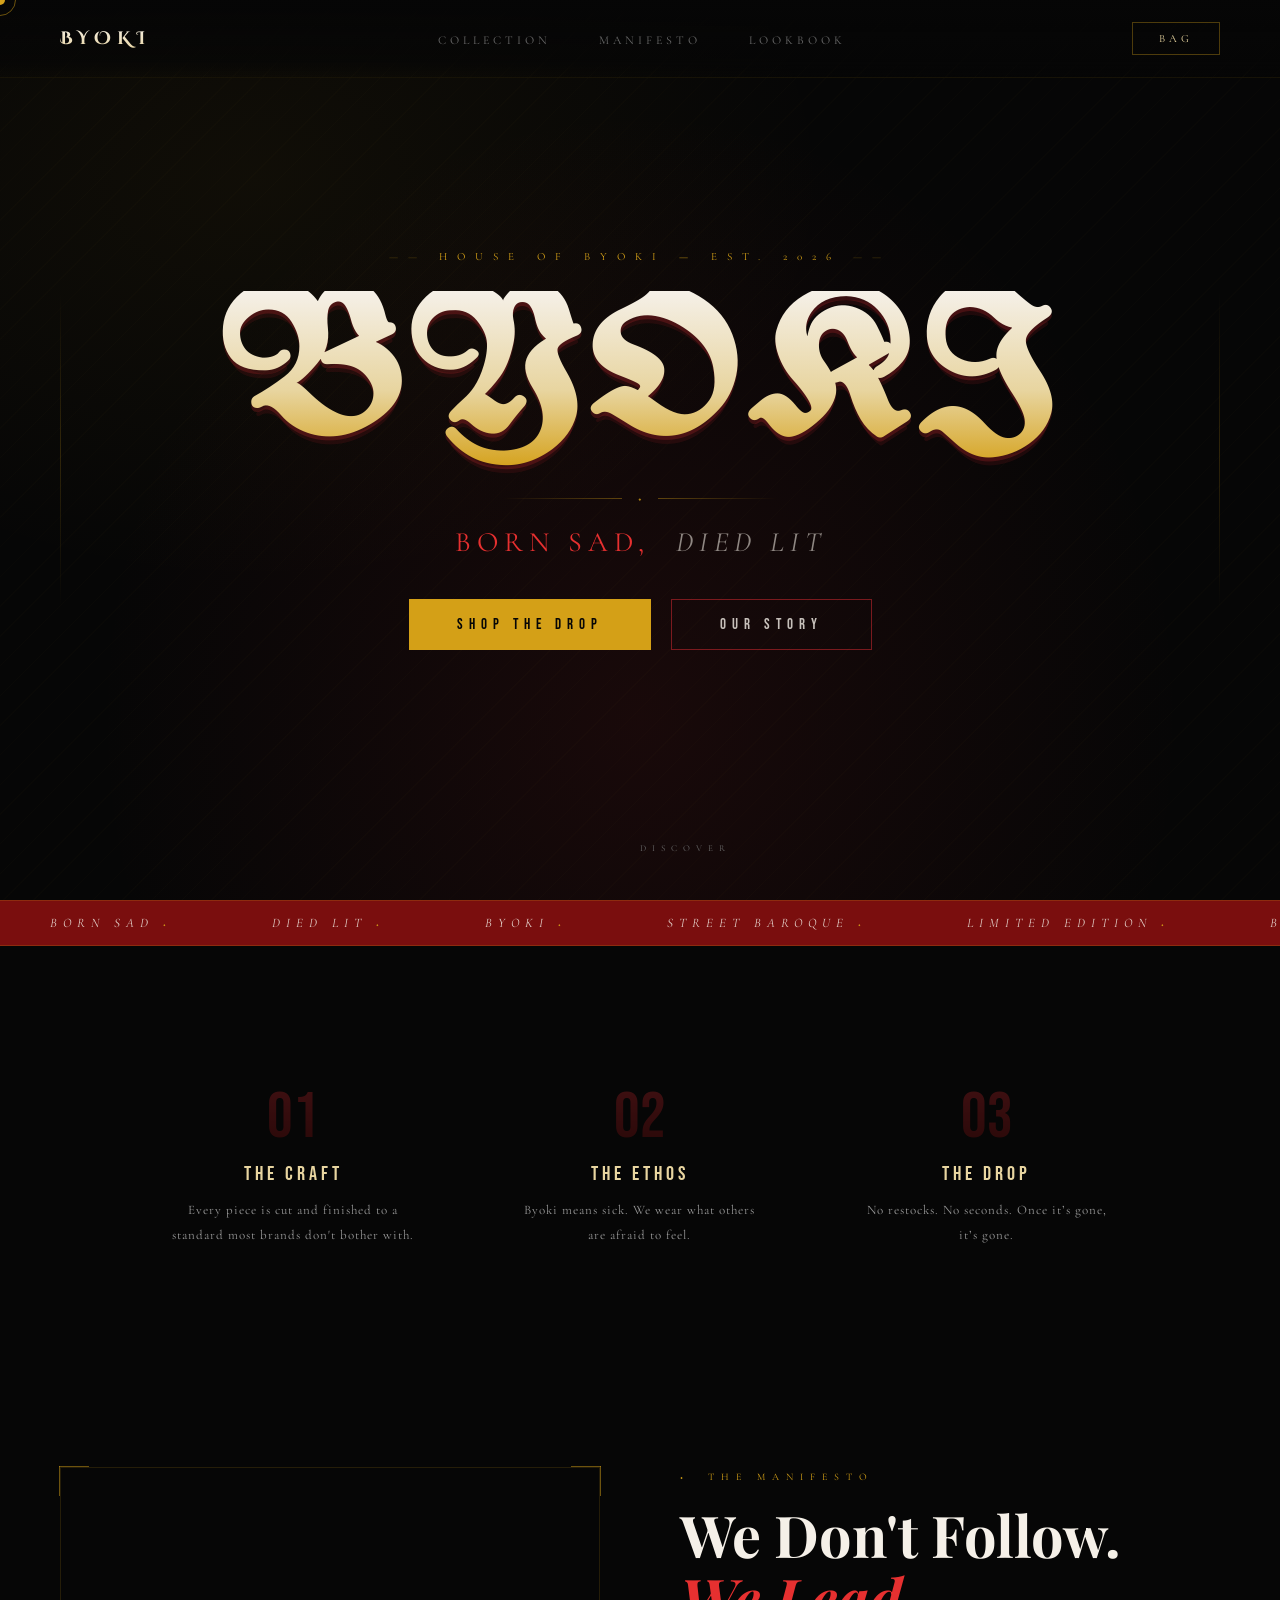
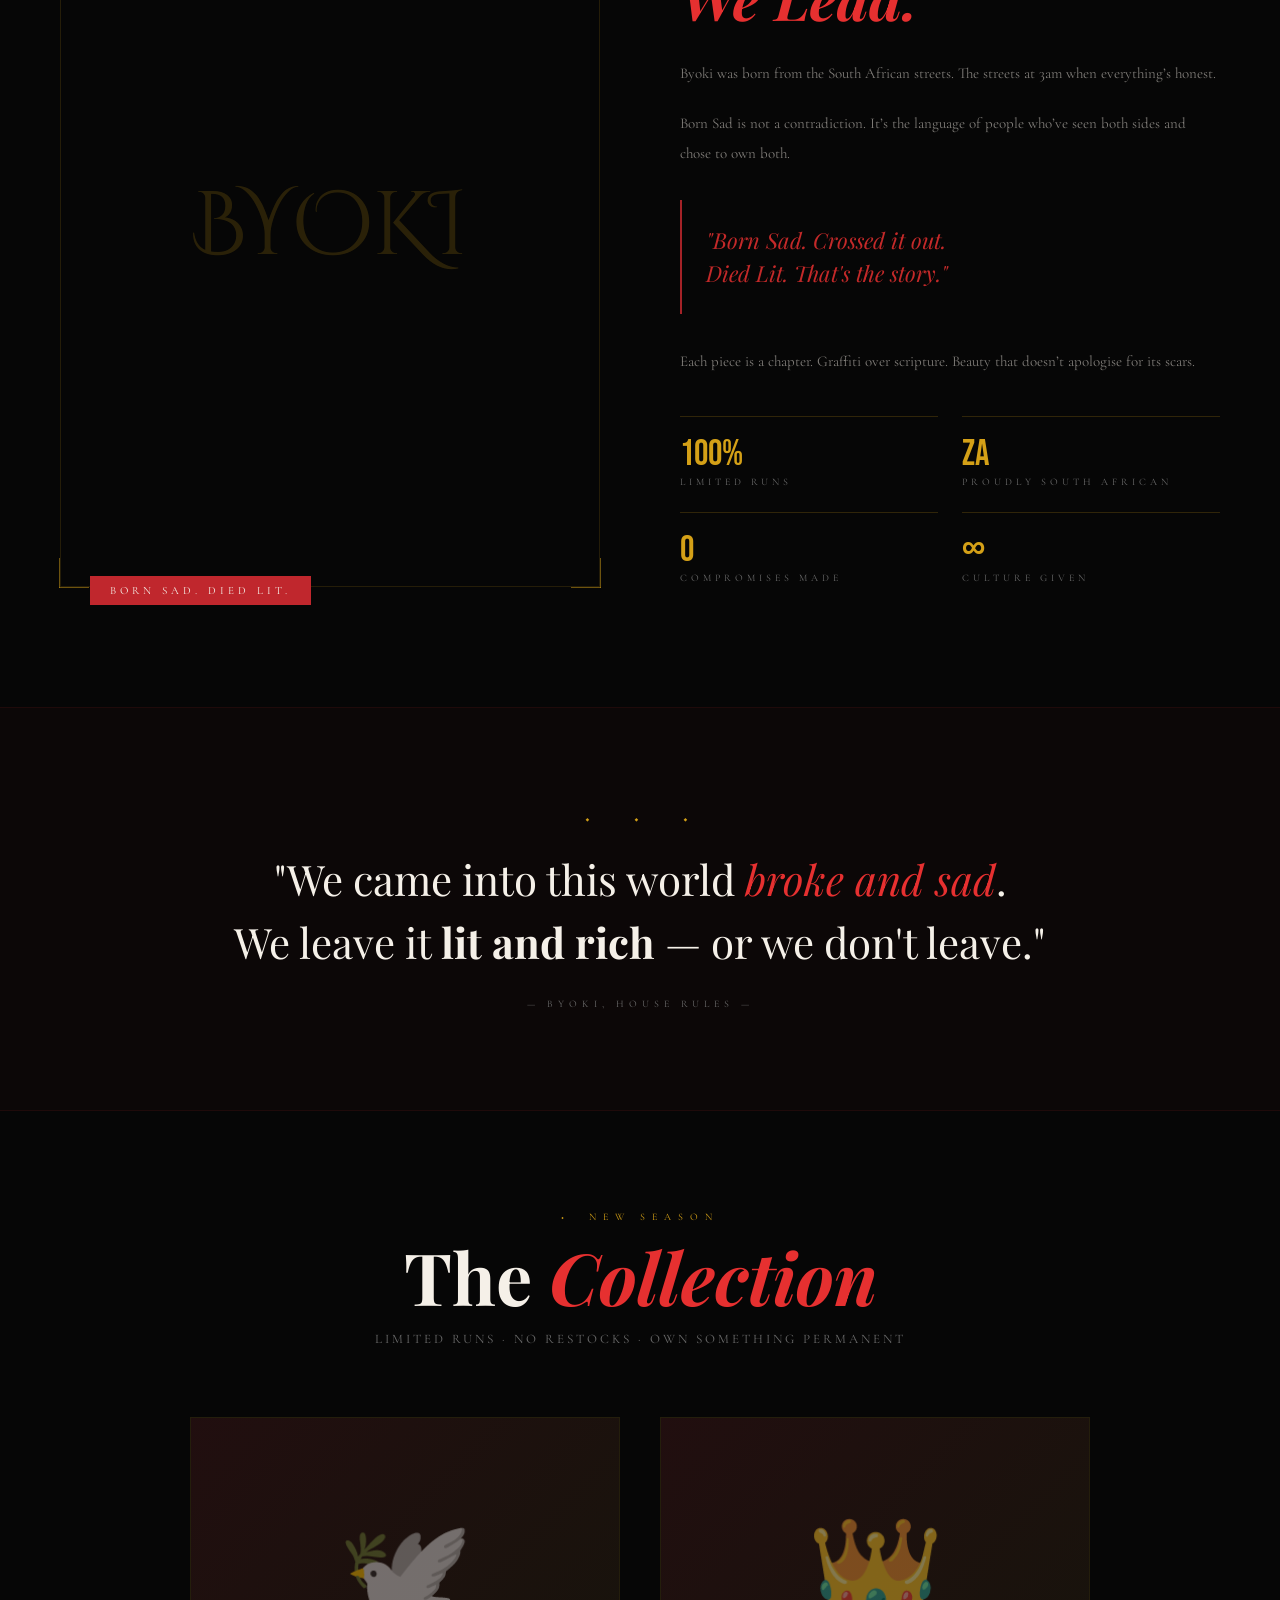
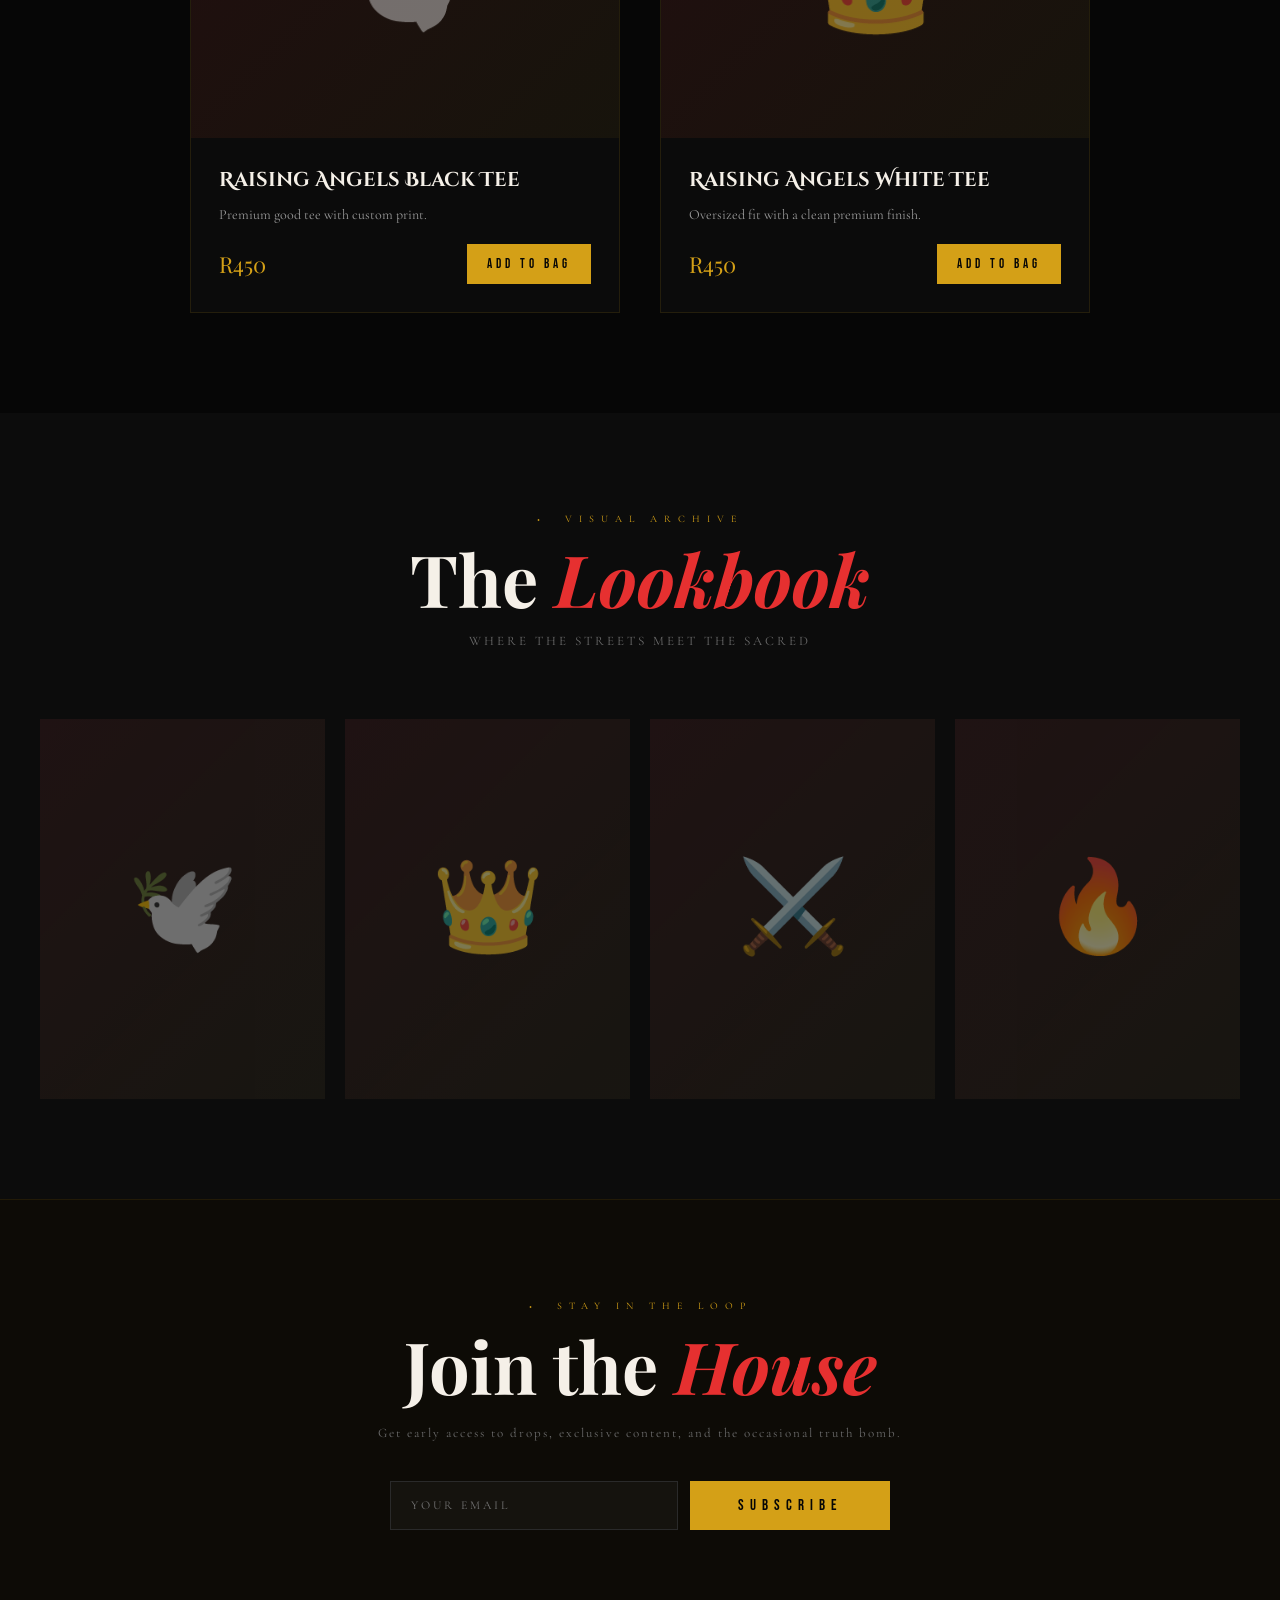
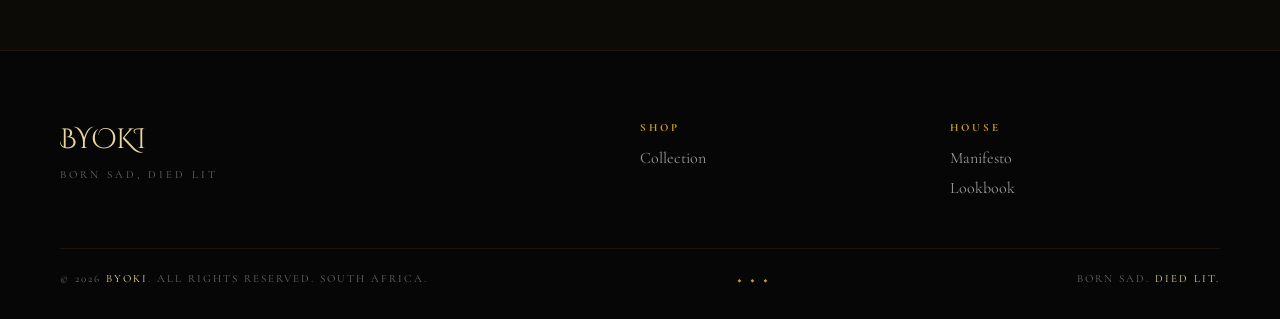
==== commit bd1b4032: "resdet updates" ====
--- a/index.html
+++ b/index.html
@@ -1,252 +1,274 @@
 <!DOCTYPE html>
 <html lang="en">
 <head>
-<meta charset="UTF-8">
-<meta name="viewport" content="width=device-width, initial-scale=1.0">
-<link rel="stylesheet" href="ByokiWeb (update).css">
-<!-- FIX 1: Removed type="module" — it was scoping all JS functions so onclick handlers couldn't find them -->
-<script src="ByokiWeb (update).js" defer></script>
-<title>BYOKI — Born Sad, Died Lit</title>
-<link href="https://fonts.googleapis.com/css2?family=Playfair+Display:ital,wght@0,400;0,700;0,900;1,400;1,700&family=Cormorant+Garamond:ital,wght@0,300;0,400;0,600;1,300;1,400&family=Bebas+Neue&family=UnifrakturMaguntia&family=Cinzel+Decorative:wght@400;700;900&family=Pirata+One&display=swap" rel="stylesheet">
+  <meta charset="UTF-8" />
+  <meta name="viewport" content="width=device-width, initial-scale=1.0" />
+  <title>BYOKI — Born Sad, Died Lit</title>
+  <link rel="stylesheet" href="ByokiWeb (update).css" />
+  <script src="ByokiWeb (update).js" defer></script>
+  <link href="https://fonts.googleapis.com/css2?family=Playfair+Display:ital,wght@0,400;0,700;0,900;1,400;1,700&family=Cormorant+Garamond:ital,wght@0,300;0,400;0,600;1,300;1,400&family=Bebas+Neue&family=UnifrakturMaguntia&family=Cinzel+Decorative:wght@400;700;900&display=swap" rel="stylesheet" />
 </head>
 <body>
 
-<div class="cursor" id="cursor"></div>
-<div class="cursor-ring" id="cursorRing"></div>
-
-<!-- =========== LOGIN =========== -->
-
-<!-- =========== MAIN SITE =========== -->
-<div id="main-site">
-  <nav>
-    <span class="nav-logo" onclick="goto('hero')">BYOKI</span>
-    <ul class="nav-links">
-      <li><a onclick="goto('shop')">Collection</a></li>
-      <li><a onclick="goto('about')">Manifesto</a></li>
-      <li><a>Lookbook</a></li>
-    </ul>
-    <button class="cart-btn" onclick="openCart()">
-      Bag <span class="cart-count" id="cart-count">0</span>
-    </button>
-  </nav>
-
-  <!-- HERO -->
-  <section id="hero">
-    <div class="hero-bg-layer"></div>
-    <div class="hero-texture"></div>
-    <img class="hero-bg-graphic" src="GRAPHIC_SRC" alt="Byoki background graphic">
-    <div class="hero-line-l"></div>
-    <div class="hero-line-r"></div>
-
-    <div class="hero-content">
-      <p class="hero-pre">House of Byoki — Est. 2026</p>
-      <!-- FIX 3: Moved inline style to CSS class .wordmark-wrap -->
-      <div class="wordmark-wrap">
-        <div class="hero-wordmark-shadow">BYOKI</div>
-        <h1 class="hero-wordmark">BYOKI</h1>
-      </div>
-      <div class="hero-divider">
-        <div class="hero-divider-line"></div>
-        <span class="hero-divider-gem">◆</span>
-        <div class="hero-divider-line"></div>
-      </div>
-      <p class="hero-slogan"><em>Born Sad,</em> &nbsp;Died Lit</p>
-      <div class="hero-cta">
-        <button class="btn-gold" onclick="goto('shop')">SHOP THE DROP</button>
-        <button class="btn-outline-red" onclick="goto('about')">OUR STORY</button>
-      </div>
-    </div>
-
-    <div class="scroll-cue">
-      <span>Discover</span>
-      <div class="scroll-cue-line"></div>
-    </div>
-  </section>
-
-  <!-- MARQUEE -->
-  <div class="marquee-wrap">
-    <div class="marquee-inner">
-      <span class="mi">Born Sad <span class="mi-gem">◆</span></span>
-      <span class="mi">Died Lit <span class="mi-gem">◆</span></span>
-      <span class="mi">Byoki <span class="mi-gem">◆</span></span>
-      <span class="mi">Born Sad <span class="mi-gem">◆</span></span>
-      <span class="mi">Street Baroque <span class="mi-gem">◆</span></span>
-      <span class="mi">Limited Edition <span class="mi-gem">◆</span></span>
-      <span class="mi">Born Sad <span class="mi-gem">◆</span></span>
-      <span class="mi">Died Lit <span class="mi-gem">◆</span></span>
-      <span class="mi">Byoki <span class="mi-gem">◆</span></span>
-      <span class="mi">Born Sad <span class="mi-gem">◆</span></span>
-      <span class="mi">Street Baroque <span class="mi-gem">◆</span></span>
-      <span class="mi">Limited Edition <span class="mi-gem">◆</span></span>
-      <span class="mi">Born Sad <span class="mi-gem">◆</span></span>
-      <span class="mi">Died Lit <span class="mi-gem">◆</span></span>
-      <span class="mi">Byoki <span class="mi-gem">◆</span></span>
-      <span class="mi">Born Sad <span class="mi-gem">◆</span></span>
-      <span class="mi">Street Baroque <span class="mi-gem">◆</span></span>
-      <span class="mi">Limited Edition <span class="mi-gem">◆</span></span>
-    </div>
+  <div class="cursor" id="cursor"></div>
+  <div class="cursor-ring" id="cursorRing"></div>
+
+  <div id="main-site">
+    <nav>
+      <span class="nav-logo" onclick="goto('hero')">BYOKI</span>
+      <ul class="nav-links">
+        <li><a onclick="goto('shop')">Collection</a></li>
+        <li><a onclick="goto('about')">Manifesto</a></li>
+        <li><a onclick="goto('lookbook')">Lookbook</a></li>
+      </ul>
+
+      <button class="cart-btn" onclick="openCart()">
+        Bag <span class="cart-count" id="cart-count">0</span>
+      </button>
+    </nav>
+
+    <section id="hero">
+      <div class="hero-bg-layer"></div>
+      <div class="hero-texture"></div>
+      <div class="hero-line-l"></div>
+      <div class="hero-line-r"></div>
+
+      <div class="hero-content">
+        <p class="hero-pre">House of Byoki — Est. 2026</p>
+        <div class="wordmark-wrap">
+          <div class="hero-wordmark-shadow">BYOKI</div>
+          <h1 class="hero-wordmark">BYOKI</h1>
+        </div>
+        <div class="hero-divider">
+          <div class="hero-divider-line"></div>
+          <span class="hero-divider-gem">◆</span>
+          <div class="hero-divider-line"></div>
+        </div>
+        <p class="hero-slogan"><em>Born Sad,</em> &nbsp;Died Lit</p>
+        <div class="hero-cta">
+          <button class="btn-gold" onclick="goto('shop')">SHOP THE DROP</button>
+          <button class="btn-outline-red" onclick="goto('about')">OUR STORY</button>
+        </div>
+      </div>
+
+      <div class="scroll-cue">
+        <span>Discover</span>
+        <div class="scroll-cue-line"></div>
+      </div>
+    </section>
+
+    <div class="marquee-wrap">
+      <div class="marquee-inner">
+        <span class="mi">Born Sad <span class="mi-gem">◆</span></span>
+        <span class="mi">Died Lit <span class="mi-gem">◆</span></span>
+        <span class="mi">Byoki <span class="mi-gem">◆</span></span>
+        <span class="mi">Street Baroque <span class="mi-gem">◆</span></span>
+        <span class="mi">Limited Edition <span class="mi-gem">◆</span></span>
+        <span class="mi">Born Sad <span class="mi-gem">◆</span></span>
+        <span class="mi">Died Lit <span class="mi-gem">◆</span></span>
+        <span class="mi">Byoki <span class="mi-gem">◆</span></span>
+      </div>
+    </div>
+
+    <div class="feature-strip">
+      <div class="feat">
+        <div class="feat-number">01</div>
+        <div class="feat-title">The Craft</div>
+        <p class="feat-text">Every piece is cut and finished to a standard most brands don't bother with.</p>
+      </div>
+      <div class="feat">
+        <div class="feat-number">02</div>
+        <div class="feat-title">The Ethos</div>
+        <p class="feat-text">Byoki means sick. We wear what others are afraid to feel.</p>
+      </div>
+      <div class="feat">
+        <div class="feat-number">03</div>
+        <div class="feat-title">The Drop</div>
+        <p class="feat-text">No restocks. No seconds. Once it’s gone, it’s gone.</p>
+      </div>
+    </div>
+
+    <section id="about">
+      <div class="about-inner">
+        <div class="about-left">
+          <div class="about-graphic-frame">
+            <div class="about-graphic-bg"></div>
+            <div class="about-corner-dec acd-tl"></div>
+            <div class="about-corner-dec acd-tr"></div>
+            <div class="about-corner-dec acd-bl"></div>
+            <div class="about-corner-dec acd-br"></div>
+            <div class="about-placeholder">BYOKI</div>
+            <div class="about-tag">Born Sad. Died Lit.</div>
+          </div>
+        </div>
+
+        <div class="about-right">
+          <span class="about-kicker">◆ &nbsp;The Manifesto</span>
+          <h2 class="about-title">We Don't Follow.<br /><em>We Lead.</em></h2>
+          <p class="about-body">Byoki was born from the South African streets. The streets at 3am when everything’s honest.</p>
+          <p class="about-body">Born Sad is not a contradiction. It’s the language of people who’ve seen both sides and chose to own both.</p>
+          <div class="about-pull">"Born Sad. Crossed it out.<br />Died Lit. That's the story."</div>
+          <p class="about-body">Each piece is a chapter. Graffiti over scripture. Beauty that doesn’t apologise for its scars.</p>
+
+          <div class="about-stat-row">
+            <div class="about-stat">
+              <div class="about-stat-num">100%</div>
+              <div class="about-stat-label">Limited Runs</div>
+            </div>
+            <div class="about-stat">
+              <div class="about-stat-num">ZA</div>
+              <div class="about-stat-label">Proudly South African</div>
+            </div>
+            <div class="about-stat">
+              <div class="about-stat-num">0</div>
+              <div class="about-stat-label">Compromises Made</div>
+            </div>
+            <div class="about-stat">
+              <div class="about-stat-num">∞</div>
+              <div class="about-stat-label">Culture Given</div>
+            </div>
+          </div>
+        </div>
+      </div>
+    </section>
+
+    <div class="editorial-strip">
+      <div class="editorial-inner">
+        <div class="editorial-gem">◆ &nbsp; ◆ &nbsp; ◆</div>
+        <div class="editorial-quote">
+          "We came into this world <em>broke and sad</em>.<br />
+          We leave it <strong>lit and rich</strong> — or we don't leave."
+        </div>
+        <div class="editorial-attr">— Byoki, House Rules —</div>
+      </div>
+    </div>
+
+    <section id="shop">
+      <div class="shop-inner">
+        <div class="section-head">
+          <span class="sh-eyebrow">◆ &nbsp;New Season</span>
+          <h2 class="sh-title">The <em>Collection</em></h2>
+          <p class="sh-sub">Limited runs · No restocks · Own something permanent</p>
+        </div>
+
+        <div class="products-simple">
+          <div class="product-card">
+            <div class="product-image">
+              <div class="product-emoji">🕊️</div>
+            </div>
+            <div class="product-info">
+              <h3>Raising Angels Black Tee</h3>
+              <p>Premium good tee with custom print.</p>
+              <div class="product-bottom">
+                <span class="price">R450</span>
+                <button class="product-cart-btn" onclick="addToCart(1)">ADD TO BAG</button>
+              </div>
+            </div>
+          </div>
+
+          <div class="product-card">
+            <div class="product-image">
+              <div class="product-emoji">👑</div>
+            </div>
+            <div class="product-info">
+              <h3>Raising Angels White Tee</h3>
+              <p>Oversized fit with a clean premium finish.</p>
+              <div class="product-bottom">
+                <span class="price">R450</span>
+                <button class="product-cart-btn" onclick="addToCart(2)">ADD TO BAG</button>
+              </div>
+            </div>
+          </div>
+        </div>
+      </div>
+    </section>
+
+    <section id="lookbook" class="lookbook-section">
+      <div class="lookbook-wrap">
+        <div class="section-head">
+          <span class="sh-eyebrow">◆ &nbsp;Visual Archive</span>
+          <h2 class="sh-title">The <em>Lookbook</em></h2>
+          <p class="sh-sub">Where the streets meet the sacred</p>
+        </div>
+
+        <div class="lookbook-grid">
+          <div class="lookbook-item"><div class="lookbook-img">🕊️</div></div>
+          <div class="lookbook-item"><div class="lookbook-img">👑</div></div>
+          <div class="lookbook-item"><div class="lookbook-img">⚔️</div></div>
+          <div class="lookbook-item"><div class="lookbook-img">🔥</div></div>
+        </div>
+      </div>
+    </section>
+
+    <section id="newsletter" class="newsletter-section">
+      <div class="newsletter-wrap">
+        <span class="sh-eyebrow">◆ &nbsp;Stay in the Loop</span>
+        <h2 class="sh-title">Join the <em>House</em></h2>
+        <p class="newsletter-copy">Get early access to drops, exclusive content, and the occasional truth bomb.</p>
+
+        <form id="newsletter-form" class="newsletter-form">
+          <input type="email" id="newsletter-email" placeholder="YOUR EMAIL" required />
+          <button type="submit" class="btn-gold">SUBSCRIBE</button>
+        </form>
+
+        <p id="newsletter-message" class="newsletter-message"></p>
+      </div>
+    </section>
+
+    <footer>
+      <div class="footer-grid">
+        <div>
+          <div class="f-logo-text">BYOKI</div>
+          <div class="f-slogan">Born Sad, Died Lit</div>
+        </div>
+
+        <div class="f-col">
+          <h5>Shop</h5>
+          <ul>
+            <li><a onclick="goto('shop')">Collection</a></li>
+          </ul>
+        </div>
+
+        <div class="f-col">
+          <h5>House</h5>
+          <ul>
+            <li><a onclick="goto('about')">Manifesto</a></li>
+            <li><a onclick="goto('lookbook')">Lookbook</a></li>
+          </ul>
+        </div>
+      </div>
+
+      <div class="footer-btm">
+        <p class="f-copy">© 2026 <em>Byoki</em>. All rights reserved. South Africa.</p>
+        <div class="f-gem">◆ &nbsp;◆ &nbsp;◆</div>
+        <p class="f-copy">Born Sad. <em>Died Lit.</em></p>
+      </div>
+    </footer>
   </div>
 
-  <!-- FEATURES -->
-  <div class="feature-strip">
-    <div class="feat">
-      <div class="feat-number">01</div>
-      <div class="feat-title">The Craft</div>
-      <p class="feat-text">Every piece is cut, sewn and finished to standards most brands don't bother with. We're not here to cut corners — only fabric.</p>
-    </div>
-    <div class="feat">
-      <div class="feat-number">02</div>
-      <div class="feat-title">The Ethos</div>
-      <p class="feat-text">Byoki means sick. The kind that separates those who stayed lit when everything went dark. We wear what others are afraid to feel.</p>
-    </div>
-    <div class="feat">
-      <div class="feat-number">03</div>
-      <div class="feat-title">The Drop</div>
-      <p class="feat-text">No restocks. No seconds. Each release is a moment in time. Once it's gone, it's gone. That's not a sales tactic — that's the truth.</p>
+  <div class="cart-overlay" id="cart-overlay" onclick="closeCart()"></div>
+
+  <div class="cart-drawer" id="cart-drawer">
+    <div class="cart-head">
+      <div class="cart-head-title">Your Bag</div>
+      <button class="cart-x" onclick="closeCart()">✕</button>
+    </div>
+
+    <div class="cart-body" id="cart-body">
+      <div class="cart-empty">
+        <div class="cart-empty-ico">👜</div>
+        Your bag is empty
+      </div>
+    </div>
+
+    <div class="cart-foot cart-foot-hidden" id="cart-foot">
+      <div class="cart-total-row">
+        <span class="cart-total-lbl">Total</span>
+        <span class="cart-total-val" id="cart-total-val">R0</span>
+      </div>
+      <button class="checkout-btn" onclick="checkout()">COMPLETE ORDER</button>
     </div>
   </div>
 
-  <!-- ABOUT -->
-  <section id="about">
-    <div class="about-inner">
-      <div class="about-left">
-        <div class="about-graphic-frame">
-          <div class="about-graphic-bg"></div>
-          <div class="about-corner-dec acd-tl"></div>
-          <div class="about-corner-dec acd-tr"></div>
-          <div class="about-corner-dec acd-bl"></div>
-          <div class="about-corner-dec acd-br"></div>
-          <img class="about-graphic-img" src="GRAPHIC_SRC" alt="Born Sad, Died Lit">
-          <div class="about-tag">Born Sad. Died Lit.</div>
-        </div>
-      </div>
-      <div class="about-right">
-        <span class="about-kicker">◆ &nbsp;The Manifesto</span>
-        <h2 class="about-title">We Don't Follow.<br><em>We Lead.</em></h2>
-        <p class="about-body">Byoki was born from the South African streets. The streets at 3am when everything's honest. We took the word for <em>sick</em> and made it a crown.</p>
-        <p class="about-body">Born Sad is not a contradiction. It's the only honest design language for those who've seen both sides — the bottom and the top — and chose to own both.</p>
-        <div class="about-pull">"Born Sad. Crossed it out.<br>Died Lit. That's the story."</div>
-        <p class="about-body">Each piece is a chapter. Baroque cherubs carrying gold. Graffiti over scripture. Beauty that doesn't apologise for its scars.</p>
-        <div class="about-stat-row">
-          <div class="about-stat">
-            <div class="about-stat-num">100%</div>
-            <div class="about-stat-label">Limited Runs</div>
-          </div>
-          <div class="about-stat">
-            <div class="about-stat-num">ZA</div>
-            <div class="about-stat-label">Proudly South African</div>
-          </div>
-          <div class="about-stat">
-            <div class="about-stat-num">0</div>
-            <div class="about-stat-label">Compromises Made</div>
-          </div>
-          <div class="about-stat">
-            <div class="about-stat-num">∞</div>
-            <div class="about-stat-label">Culture Given</div>
-          </div>
-        </div>
-      </div>
-    </div>
-  </section>
-
-  <!-- EDITORIAL STRIP -->
-  <div class="editorial-strip">
-    <div class="editorial-inner">
-      <div class="editorial-gem">◆ &nbsp; ◆ &nbsp; ◆</div>
-      <div class="editorial-quote">
-        "We came into this world <em>broke and sad</em>.<br>
-        We leave it <strong>lit and rich</strong> — or we don't leave."
-      </div>
-      <div class="editorial-attr">— Byoki, House Rules —</div>
-    </div>
-  </div>
-
-  <!-- SHOP -->
-  <section id="shop">
-    <div class="shop-inner">
-      <div class="section-head">
-        <span class="sh-eyebrow">◆ &nbsp;New Season</span>
-        <h2 class="sh-title">The <em>Collection</em></h2>
-        <p class="sh-sub">Limited runs &nbsp;·&nbsp; No restocks &nbsp;·&nbsp; Own something permanent</p>
-      </div>
-      <div class="products-grid" id="products-grid"></div>
-    </div>
-  </section>
-
-  <!-- FOOTER -->
-  <footer>
-    <div class="footer-grid">
-      <div>
-        <div class="f-logo-text">BYOKI</div>
-        <div class="f-slogan">Born Sad, Died Lit</div>
-        <div class="f-social">
-          <div class="f-soc">IG</div>
-          <div class="f-soc">TW</div>
-          <div class="f-soc">TK</div>
-          <div class="f-soc">YT</div>
-        </div>
-      </div>
-      <div class="f-col">
-        <h5>Shop</h5>
-        <ul>
-          <li><a onclick="goto('shop')">New Arrivals</a></li>
-          <li><a onclick="goto('shop')">Hoodies</a></li>
-          <li><a onclick="goto('shop')">Tees</a></li>
-          <li><a onclick="goto('shop')">Accessories</a></li>
-        </ul>
-      </div>
-      <div class="f-col">
-        <h5>House</h5>
-        <ul>
-          <li><a onclick="goto('about')">Manifesto</a></li>
-          <li><a>Lookbook</a></li>
-          <li><a>Collaborations</a></li>
-        </ul>
-      </div>
-      <div class="f-col">
-        <h5>Support</h5>
-        <ul>
-          <li><a>Sizing Guide</a></li>
-          <li><a>Shipping</a></li>
-          <li><a>Returns</a></li>
-          <li><a>Contact</a></li>
-        </ul>
-      </div>
-    </div>
-    <div class="footer-btm">
-      <p class="f-copy">© 2026 <em>Byoki</em>. All rights reserved. South Africa.</p>
-      <div class="f-gem">◆ &nbsp;◆ &nbsp;◆</div>
-      <p class="f-copy">Born Sad. <em>Died Lit.</em></p>
-    </div>
-  </footer>
-</div>
-
-<!-- CART -->
-<div class="cart-overlay" id="cart-overlay" onclick="closeCart()"></div>
-<div class="cart-drawer" id="cart-drawer">
-  <div class="cart-head">
-    <div class="cart-head-title">Your Bag</div>
-    <button class="cart-x" onclick="closeCart()" aria-label="Close cart">✕</button>
-  </div>
-  <div class="cart-body" id="cart-body"></div>
-  <!-- FIX 4: Moved style="display:none" to CSS class .cart-foot-hidden -->
-  <div class="cart-foot cart-foot-hidden" id="cart-foot">
-    <div class="cart-total-row">
-      <span class="cart-total-lbl">Total</span>
-      <span class="cart-total-val" id="cart-total-val">R0</span>
-    </div>
-    <button class="checkout-btn" onclick="checkout()">COMPLETE ORDER</button>
-  </div>
-</div>
-
-<!-- ORDER MODAL -->
-<div class="modal-bg" id="order-modal">
-  <div class="modal-box">
-    <h2>Order Received</h2>
-    <p>Your order is confirmed. A receipt is on its way.<br><br>Thank you for being part of the house. Stay lit.</p>
-    <button class="modal-cta" onclick="closeModal()">CLOSE</button>
-  </div>
-</div>
-
 </body>
-</html>
+</html>
--- a/ByokiWeb (update).css
+++ b/ByokiWeb (update).css
@@ -13,384 +13,315 @@
   --gray-dark: #2a2a2a;
 }
 
-* { margin: 0; padding: 0; box-sizing: border-box; }
-html { scroll-behavior: smooth; }
+* {
+  margin: 0;
+  padding: 0;
+  box-sizing: border-box;
+}
+
+html {
+  scroll-behavior: smooth;
+}
 
 body {
   background: var(--black);
   color: var(--white);
-  font-family: 'Cormorant Garamond', serif;
+  font-family: "Cormorant Garamond", serif;
   overflow-x: hidden;
   cursor: none;
 }
 
-/* CURSOR */
-.cursor { width: 10px; height: 10px; background: var(--gold); border-radius: 50%; position: fixed; pointer-events: none; z-index: 99999; transform: translate(-50%,-50%); transition: transform 0.1s, width 0.2s, height 0.2s; mix-blend-mode: screen; }
-.cursor-ring { width: 32px; height: 32px; border: 1px solid rgba(212,160,23,0.5); border-radius: 50%; position: fixed; pointer-events: none; z-index: 99998; transform: translate(-50%,-50%); transition: transform 0.18s ease; }
-
-/* ============ LOGIN LOGO ============ */
-.login-brand,
-.login-slogan,
-.login-card {
-  margin-left: auto;
-  margin-right: auto;
-  text-align: center;
-}
-
-.login-logo-wrap {
-  position: relative; width: 200px; height: 200px;
-  margin-bottom: 30px; z-index: 1;
-}
-.login-logo-img {
-  width: 100%; height: 100%;
-  object-fit: contain;
-  animation: logo-spin 8s linear infinite;
+.cursor {
+  width: 10px;
+  height: 10px;
+  background: var(--gold);
+  border-radius: 50%;
+  position: fixed;
+  pointer-events: none;
+  z-index: 99999;
+  transform: translate(-50%, -50%);
+  transition: transform 0.1s, width 0.2s, height 0.2s;
   mix-blend-mode: screen;
-  filter: drop-shadow(0 0 20px rgba(192,39,45,0.6)) drop-shadow(0 0 40px rgba(212,160,23,0.3));
-}
-@keyframes logo-spin {
-  from { transform: rotate(0deg); }
-  to { transform: rotate(360deg); }
-}
-.login-logo-glow {
-  position: absolute; inset: -20px;
+}
+
+.cursor-ring {
+  width: 32px;
+  height: 32px;
+  border: 1px solid rgba(212, 160, 23, 0.5);
   border-radius: 50%;
-  background: radial-gradient(circle, rgba(192,39,45,0.15), transparent 70%);
-  animation: glow-pulse 3s ease-in-out infinite;
-}
-@keyframes glow-pulse {
-  0%,100% { opacity: 0.5; transform: scale(1); }
-  50% { opacity: 1; transform: scale(1.1); }
-}
-
-/* ============ LOGIN ============ */
-
-/* Gold dust particles */
-.dust { position: absolute; inset: 0; overflow: hidden; pointer-events: none; }
-.dust-p {
-  position: absolute;
-  border-radius: 50%;
-  animation: dust-float linear infinite;
-  opacity: 0;
-}
-@keyframes dust-float {
-  0% { transform: translateY(100vh) rotate(0deg); opacity: 0; }
-  5% { opacity: 1; }
-  95% { opacity: 0.3; }
-  100% { transform: translateY(-5vh) rotate(360deg); opacity: 0; }
-}
-
-/* Decorative corners */
-.corner { position: absolute; width: 60px; height: 60px; }
-.corner::before, .corner::after { content: ''; position: absolute; background: var(--gold); opacity: 0.4; }
-.corner::before { width: 100%; height: 1px; top: 0; left: 0; }
-.corner::after { width: 1px; height: 100%; top: 0; left: 0; }
-.corner-tl { top: 30px; left: 30px; }
-.corner-tr { top: 30px; right: 30px; transform: scaleX(-1); }
-.corner-bl { bottom: 30px; left: 30px; transform: scaleY(-1); }
-.corner-br { bottom: 30px; right: 30px; transform: scale(-1); }
-
-.login-brand {
-  font-family: 'UnifrakturMaguntia', cursive;
-  font-size: 60px;
+  position: fixed;
+  pointer-events: none;
+  z-index: 99998;
+  transform: translate(-50%, -50%);
+  transition: transform 0.18s ease;
+}
+
+#main-site {
+  display: block;
+  opacity: 1;
+}
+
+/* NAV */
+nav {
+  position: fixed;
+  top: 0;
+  left: 0;
+  right: 0;
+  padding: 22px 60px;
+  display: flex;
+  align-items: center;
+  justify-content: space-between;
+  z-index: 1000;
+  background: linear-gradient(to bottom, rgba(6, 6, 6, 0.98) 0%, rgba(6, 6, 6, 0.7) 80%, transparent);
+  border-bottom: 1px solid rgba(212, 160, 23, 0.08);
+}
+
+.nav-logo {
+  font-family: "Cinzel Decorative", serif;
+  font-weight: 700;
+  font-size: 18px;
   letter-spacing: 6px;
-  color: var(--white);
-  z-index: 1;
   background: linear-gradient(180deg, var(--white), var(--gold-pale));
   -webkit-background-clip: text;
   -webkit-text-fill-color: transparent;
   background-clip: text;
-  margin-bottom: 8px;
-}
-.login-slogan {
-  font-family: 'Cormorant Garamond', serif;
-  font-style: italic;
-  font-size: 14px;
-  letter-spacing: 5px;
+  cursor: pointer;
+  text-transform: uppercase;
+}
+
+.nav-links {
+  display: flex;
+  gap: 48px;
+  list-style: none;
+}
+
+.nav-links a {
   color: var(--gray);
-  text-transform: uppercase;
-  z-index: 1;
-  margin-bottom: 48px;
-}
-
-.login-card {
-  background: rgba(255,255,255,0.02);
-  border: 1px solid rgba(212,160,23,0.25);
-  padding: 44px 48px;
-  width: 340px;
-  z-index: 1;
+  text-decoration: none;
+  font-size: 12px;
+  letter-spacing: 4px;
+  text-transform: uppercase;
+  transition: color 0.3s;
+  cursor: pointer;
   position: relative;
 }
-.login-card::before {
-  content: '◆';
+
+.nav-links a::after {
+  content: "";
   position: absolute;
-  top: -10px; left: 50%; transform: translateX(-50%);
-  color: var(--gold);
-  font-size: 16px;
-  background: var(--black);
-  padding: 0 8px;
-}
-.login-card::after {
-  content: '';
+  bottom: -4px;
+  left: 0;
+  right: 0;
+  height: 1px;
+  background: var(--gold);
+  transform: scaleX(0);
+  transition: transform 0.3s;
+}
+
+.nav-links a:hover {
+  color: var(--gold-pale);
+}
+
+.nav-links a:hover::after {
+  transform: scaleX(1);
+}
+
+.cart-btn {
+  background: transparent;
+  border: 1px solid rgba(212, 160, 23, 0.35);
+  color: var(--gold-pale);
+  padding: 9px 26px;
+  font-family: "Cormorant Garamond", serif;
+  font-size: 11px;
+  letter-spacing: 4px;
+  text-transform: uppercase;
+  cursor: pointer;
+  transition: all 0.3s;
+  position: relative;
+}
+
+.cart-btn:hover {
+  border-color: var(--gold);
+  background: rgba(212, 160, 23, 0.07);
+}
+
+.cart-count {
   position: absolute;
-  bottom: 0; left: 10%; right: 10%;
-  height: 1px;
-  background: linear-gradient(90deg, transparent, var(--gold), transparent);
-}
-
-.login-card-label {
-  font-family: 'Cormorant Garamond', serif;
-  font-size: 11px;
-  letter-spacing: 6px;
-  color: var(--gray);
-  text-transform: uppercase;
-  text-align: center;
-  margin-bottom: 28px;
-  display: block;
-}
-
-.code-inputs {
-  display: flex; gap: 12px; justify-content: center;
-  margin-bottom: 32px;
-}
-.code-input {
-  width: 58px; height: 70px;
-  background: rgba(255,255,255,0.03);
-  border: 1px solid var(--gray-dark);
-  color: var(--gold-light);
-  font-family: 'Bebas Neue', sans-serif;
-  font-size: 30px;
-  text-align: center;
-  outline: none;
-  transition: all 0.3s;
-  text-transform: uppercase;
-  letter-spacing: 2px;
-}
-/* FIX: Style the placeholder dots */
-.code-input::placeholder {
-  color: rgba(212,160,23,0.2);
-  font-size: 16px;
-}
-.code-input:focus {
-  border-color: var(--gold);
-  box-shadow: 0 0 20px rgba(212,160,23,0.2);
-  background: rgba(212,160,23,0.05);
-}
-.code-input.filled { border-color: rgba(212,160,23,0.5); }
-
-.login-enter-btn {
-  width: 100%;
-  padding: 16px;
-  background: transparent;
-  border: 1px solid var(--gold);
-  color: var(--gold);
-  font-family: 'Bebas Neue', sans-serif;
-  font-size: 15px;
-  letter-spacing: 8px;
-  cursor: pointer;
-  transition: all 0.4s;
+  top: -7px;
+  right: -7px;
+  background: var(--red);
+  color: white;
+  width: 18px;
+  height: 18px;
+  border-radius: 50%;
+  font-size: 9px;
+  display: flex;
+  align-items: center;
+  justify-content: center;
+  font-family: "Bebas Neue", sans-serif;
+  opacity: 0;
+  transition: opacity 0.3s;
+}
+
+.cart-count.show {
+  opacity: 1;
+}
+
+/* HERO */
+#hero {
+  height: 100vh;
+  display: flex;
+  flex-direction: column;
+  align-items: center;
+  justify-content: center;
   position: relative;
   overflow: hidden;
 }
-.login-enter-btn::before {
-  content: '';
-  position: absolute; inset: 0;
-  background: var(--gold);
-  transform: scaleX(0);
-  transform-origin: left;
-  transition: transform 0.4s ease;
-}
-.login-enter-btn:hover::before { transform: scaleX(1); }
-.login-enter-btn:hover { color: var(--black); }
-.login-enter-btn span { position: relative; z-index: 1; }
-
-.login-error { color: var(--red-bright); font-size: 10px; letter-spacing: 4px; text-align: center; margin-top: 14px; opacity: 0; transition: opacity 0.3s; text-transform: uppercase; font-family: 'Cormorant Garamond', serif; }
-.login-error.show { opacity: 1; }
-.login-hint { text-align: center; color: rgba(107,107,107,0.5); font-size: 10px; letter-spacing: 3px; margin-top: 20px; text-transform: uppercase; }
-.login-hint em { color: rgba(212,160,23,0.5); font-style: normal; }
-
-/* ============ MAIN SITE ============ */
-#main-site { opacity: 0; transition: opacity 1.2s ease; }
-#main-site.visible { opacity: 1; }
-
-/* NAV */
-nav {
-  position: fixed; top: 0; left: 0; right: 0;
-  padding: 22px 60px;
-  display: flex; align-items: center; justify-content: space-between;
-  z-index: 1000;
-  background: linear-gradient(to bottom, rgba(6,6,6,0.98) 0%, rgba(6,6,6,0.7) 80%, transparent);
-  border-bottom: 1px solid rgba(212,160,23,0.08);
-}
-.nav-logo {
-  font-family: 'Cinzel Decorative', serif;
-  font-weight: 700;
-  font-size: 18px; letter-spacing: 6px;
-  background: linear-gradient(180deg, var(--white), var(--gold-pale));
-  -webkit-background-clip: text; -webkit-text-fill-color: transparent; background-clip: text;
-  cursor: pointer;
-  text-transform: uppercase;
-}
-.nav-links { display: flex; gap: 48px; list-style: none; }
-.nav-links a {
-  color: var(--gray); text-decoration: none;
-  font-family: 'Cormorant Garamond', serif;
-  font-size: 12px; letter-spacing: 4px; text-transform: uppercase;
-  transition: color 0.3s; cursor: pointer; position: relative;
-}
-.nav-links a::after {
-  content: ''; position: absolute; bottom: -4px; left: 0; right: 0;
-  height: 1px; background: var(--gold);
-  transform: scaleX(0); transition: transform 0.3s;
-}
-.nav-links a:hover { color: var(--gold-pale); }
-.nav-links a:hover::after { transform: scaleX(1); }
-
-.cart-btn {
-  background: transparent;
-  border: 1px solid rgba(212,160,23,0.35);
-  color: var(--gold-pale);
-  padding: 9px 26px;
-  font-family: 'Cormorant Garamond', serif;
-  font-size: 11px; letter-spacing: 4px; text-transform: uppercase;
-  cursor: pointer; transition: all 0.3s; position: relative;
-}
-.cart-btn:hover { border-color: var(--gold); background: rgba(212,160,23,0.07); }
-.cart-count {
-  position: absolute; top: -7px; right: -7px;
-  background: var(--red); color: white;
-  width: 18px; height: 18px; border-radius: 50%;
-  font-size: 9px; display: flex; align-items: center; justify-content: center;
-  font-family: 'Bebas Neue', sans-serif;
-  opacity: 0; transition: opacity 0.3s;
-}
-.cart-count.show { opacity: 1; }
-
-.ci-thumb-img{
-  width: 100%;
-  height: 100%;
-  object-fit: cover;
-  display: block;
-}
-
-/* ============ HERO ============ */
-#hero {
-  height: 100vh; display: flex; flex-direction: column;
-  align-items: center; justify-content: center;
-  position: relative; overflow: hidden;
-}
 
 .hero-bg-layer {
-  position: absolute; inset: 0;
-  background: radial-gradient(ellipse at 50% 80%, rgba(192,39,45,0.1) 0%, transparent 60%),
-              radial-gradient(ellipse at 20% 20%, rgba(212,160,23,0.05) 0%, transparent 40%);
-}
-
-/* Background graphic */
-.hero-bg-graphic {
   position: absolute;
-  bottom: -5%; left: 50%; transform: translateX(-50%);
-  width: 80%; max-width: 900px;
-  opacity: 0.18;
-  mix-blend-mode: screen;
-  pointer-events: none;
-  animation: bg-breathe 6s ease-in-out infinite;
-}
-@keyframes bg-breathe {
-  0%,100% { opacity: 0.07; transform: translateX(-50%) scale(1); }
-  50% { opacity: 0.11; transform: translateX(-50%) scale(1.01); }
-}
-
-/* Gold texture overlay */
+  inset: 0;
+  background: radial-gradient(ellipse at 50% 80%, rgba(192, 39, 45, 0.1) 0%, transparent 60%),
+    radial-gradient(ellipse at 20% 20%, rgba(212, 160, 23, 0.05) 0%, transparent 40%);
+}
+
 .hero-texture {
-  position: absolute; inset: 0;
+  position: absolute;
+  inset: 0;
   background-image: repeating-linear-gradient(
     -45deg,
     transparent 0px,
     transparent 20px,
-    rgba(212,160,23,0.015) 20px,
-    rgba(212,160,23,0.015) 21px
+    rgba(212, 160, 23, 0.015) 20px,
+    rgba(212, 160, 23, 0.015) 21px
   );
 }
 
-/* Divider lines */
-.hero-line-l, .hero-line-r {
+.hero-line-l,
+.hero-line-r {
   position: absolute;
-  top: 50%; width: 1px; height: 35vh;
+  top: 50%;
+  width: 1px;
+  height: 35vh;
   transform: translateY(-50%);
   background: linear-gradient(to bottom, transparent, var(--gold), transparent);
   opacity: 0.2;
 }
-.hero-line-l { left: 60px; }
-.hero-line-r { right: 60px; }
-
-.hero-content { position: relative; z-index: 1; text-align: center; }
+
+.hero-line-l {
+  left: 60px;
+}
+
+.hero-line-r {
+  right: 60px;
+}
+
+.hero-content {
+  position: relative;
+  z-index: 1;
+  text-align: center;
+}
 
 .hero-pre {
-  font-family: 'Cormorant Garamond', serif;
-  font-size: 11px; letter-spacing: 10px;
-  color: var(--gold); text-transform: uppercase;
+  font-size: 11px;
+  letter-spacing: 10px;
+  color: var(--gold);
+  text-transform: uppercase;
   margin-bottom: 28px;
-  opacity: 0; animation: fadeUp 0.9s ease 0.4s forwards;
-}
-.hero-pre::before, .hero-pre::after {
-  content: '——'; margin: 0 12px;
-  color: rgba(212,160,23,0.4);
-}
-
-/* FIX 3: Replaced inline style="position:relative;display:inline-block;" */
+  opacity: 0;
+  animation: fadeUp 0.9s ease 0.4s forwards;
+}
+
+.hero-pre::before,
+.hero-pre::after {
+  content: "——";
+  margin: 0 12px;
+  color: rgba(212, 160, 23, 0.4);
+}
+
 .wordmark-wrap {
   position: relative;
   display: inline-block;
 }
 
 .hero-wordmark {
-  font-family: 'UnifrakturMaguntia', cursive;
+  font-family: "UnifrakturMaguntia", cursive;
   font-size: clamp(90px, 16vw, 200px);
   line-height: 0.9;
   letter-spacing: 8px;
   background: linear-gradient(180deg, var(--white) 0%, var(--gold-pale) 55%, var(--gold) 100%);
-  -webkit-background-clip: text; -webkit-text-fill-color: transparent; background-clip: text;
-  opacity: 0; animation: fadeUp 0.9s ease 0.6s forwards;
+  -webkit-background-clip: text;
+  -webkit-text-fill-color: transparent;
+  background-clip: text;
+  opacity: 0;
+  animation: fadeUp 0.9s ease 0.6s forwards;
   position: relative;
-  filter: drop-shadow(0 4px 0px rgba(192,39,45,0.25));
-}
+  filter: drop-shadow(0 4px 0px rgba(192, 39, 45, 0.25));
+}
+
 .hero-wordmark-shadow {
   position: absolute;
-  font-family: 'UnifrakturMaguntia', cursive;
+  font-family: "UnifrakturMaguntia", cursive;
   font-size: clamp(90px, 16vw, 200px);
   line-height: 0.9;
   letter-spacing: 8px;
   color: var(--red);
   opacity: 0.12;
-  top: 8px; left: 5px;
+  top: 8px;
+  left: 5px;
   pointer-events: none;
 }
 
 .hero-divider {
-  display: flex; align-items: center; gap: 16px;
+  display: flex;
+  align-items: center;
+  gap: 16px;
   justify-content: center;
   margin: 20px 0;
-  opacity: 0; animation: fadeUp 0.9s ease 0.8s forwards;
-}
-.hero-divider-line { flex: 1; max-width: 120px; height: 1px; background: linear-gradient(90deg, transparent, var(--gold)); opacity: 0.4; }
-.hero-divider-line:last-child { background: linear-gradient(90deg, var(--gold), transparent); }
-.hero-divider-gem { color: var(--gold); font-size: 12px; opacity: 0.8; }
+  opacity: 0;
+  animation: fadeUp 0.9s ease 0.8s forwards;
+}
+
+.hero-divider-line {
+  flex: 1;
+  max-width: 120px;
+  height: 1px;
+  background: linear-gradient(90deg, transparent, var(--gold));
+  opacity: 0.4;
+}
+
+.hero-divider-line:last-child {
+  background: linear-gradient(90deg, var(--gold), transparent);
+}
+
+.hero-divider-gem {
+  color: var(--gold);
+  font-size: 12px;
+  opacity: 0.8;
+}
 
 .hero-slogan {
-  font-family: 'Cormorant Garamond', serif;
   font-style: italic;
   font-size: clamp(18px, 2.5vw, 28px);
   letter-spacing: 6px;
-  color: rgba(245,240,232,0.55);
-  text-transform: uppercase;
-  opacity: 0; animation: fadeUp 0.9s ease 1s forwards;
-}
-.hero-slogan em { color: var(--red-bright); font-style: normal; }
+  color: rgba(245, 240, 232, 0.55);
+  text-transform: uppercase;
+  opacity: 0;
+  animation: fadeUp 0.9s ease 1s forwards;
+}
+
+.hero-slogan em {
+  color: var(--red-bright);
+  font-style: normal;
+}
 
 .hero-cta {
-  margin-top: 40px; display: flex; gap: 20px; justify-content: center;
-  opacity: 0; animation: fadeUp 0.9s ease 1.2s forwards;
+  margin-top: 40px;
+  display: flex;
+  gap: 20px;
+  justify-content: center;
+  opacity: 0;
+  animation: fadeUp 0.9s ease 1.2s forwards;
 }
 
 .btn-gold {
@@ -398,322 +329,827 @@
   background: var(--gold);
   color: var(--black);
   border: none;
-  font-family: 'Bebas Neue', sans-serif;
-  font-size: 15px; letter-spacing: 6px;
-  cursor: pointer; transition: all 0.35s;
-  position: relative; overflow: hidden;
-}
-.btn-gold::before {
-  content: ''; position: absolute; inset: 0;
-  background: linear-gradient(135deg, rgba(255,255,255,0.2), transparent);
-  opacity: 0; transition: opacity 0.3s;
-}
-.btn-gold:hover { background: var(--gold-light); transform: translateY(-2px); box-shadow: 0 8px 30px rgba(212,160,23,0.35); }
-.btn-gold:hover::before { opacity: 1; }
+  font-family: "Bebas Neue", sans-serif;
+  font-size: 15px;
+  letter-spacing: 6px;
+  cursor: pointer;
+  transition: all 0.35s;
+}
+
+.btn-gold:hover {
+  background: var(--gold-light);
+  transform: translateY(-2px);
+  box-shadow: 0 8px 30px rgba(212, 160, 23, 0.35);
+}
 
 .btn-outline-red {
   padding: 15px 48px;
   background: transparent;
-  border: 1px solid rgba(192,39,45,0.6);
-  color: rgba(245,240,232,0.8);
-  font-family: 'Bebas Neue', sans-serif;
-  font-size: 15px; letter-spacing: 6px;
-  cursor: pointer; transition: all 0.3s;
-}
-.btn-outline-red:hover { border-color: var(--red-bright); color: var(--white); background: rgba(192,39,45,0.08); }
+  border: 1px solid rgba(192, 39, 45, 0.6);
+  color: rgba(245, 240, 232, 0.8);
+  font-family: "Bebas Neue", sans-serif;
+  font-size: 15px;
+  letter-spacing: 6px;
+  cursor: pointer;
+  transition: all 0.3s;
+}
+
+.btn-outline-red:hover {
+  border-color: var(--red-bright);
+  color: var(--white);
+  background: rgba(192, 39, 45, 0.08);
+}
+
+.scroll-cue {
+  position: absolute;
+  bottom: 36px;
+  left: 50%;
+  transform: translateX(-50%);
+  display: flex;
+  flex-direction: column;
+  align-items: center;
+  gap: 10px;
+  opacity: 0;
+  animation: fadeUp 1s ease 1.8s forwards;
+}
+
+.scroll-cue span {
+  font-size: 9px;
+  letter-spacing: 6px;
+  color: var(--gray);
+  text-transform: uppercase;
+}
+
+.scroll-cue-line {
+  width: 1px;
+  height: 0;
+  background: linear-gradient(to bottom, var(--gold), transparent);
+  animation: grow-line 1.5s ease-in-out 2s infinite;
+}
+
+@keyframes grow-line {
+  0% { height: 0; opacity: 1; }
+  100% { height: 55px; opacity: 0; }
+}
 
 @keyframes fadeUp {
   from { opacity: 0; transform: translateY(35px); }
   to { opacity: 1; transform: translateY(0); }
 }
 
-.scroll-cue {
-  position: absolute; bottom: 36px; left: 50%; transform: translateX(-50%);
-  display: flex; flex-direction: column; align-items: center; gap: 10px;
-  opacity: 0; animation: fadeUp 1s ease 1.8s forwards;
-}
-.scroll-cue span { font-size: 9px; letter-spacing: 6px; color: var(--gray); text-transform: uppercase; }
-.scroll-cue-line { width: 1px; height: 0; background: linear-gradient(to bottom, var(--gold), transparent); animation: grow-line 1.5s ease-in-out 2s infinite; }
-@keyframes grow-line { 0% { height: 0; opacity: 1; } 100% { height: 55px; opacity: 0; } }
-
-/* ============ MARQUEE ============ */
+/* MARQUEE */
 .marquee-wrap {
   padding: 14px 0;
   background: var(--red-dark);
   overflow: hidden;
-  border-top: 1px solid rgba(212,160,23,0.2);
-  border-bottom: 1px solid rgba(212,160,23,0.2);
-}
-.marquee-inner { display: flex; width: max-content; animation: marquee 25s linear infinite; }
+  border-top: 1px solid rgba(212, 160, 23, 0.2);
+  border-bottom: 1px solid rgba(212, 160, 23, 0.2);
+}
+
+.marquee-inner {
+  display: flex;
+  width: max-content;
+  animation: marquee 25s linear infinite;
+}
+
 .mi {
-  font-family: 'Cormorant Garamond', serif;
   font-style: italic;
-  font-size: 13px; letter-spacing: 6px;
-  color: rgba(245,240,232,0.85);
-  padding: 0 50px; white-space: nowrap; text-transform: uppercase;
-}
-.mi-gem { color: var(--gold); font-style: normal; font-size: 9px; }
-@keyframes marquee { from { transform: translateX(0); } to { transform: translateX(-50%); } }
-
-/* ============ FEATURE SECTION ============ */
+  font-size: 13px;
+  letter-spacing: 6px;
+  color: rgba(245, 240, 232, 0.85);
+  padding: 0 50px;
+  white-space: nowrap;
+  text-transform: uppercase;
+}
+
+.mi-gem {
+  color: var(--gold);
+  font-style: normal;
+  font-size: 9px;
+}
+
+@keyframes marquee {
+  from { transform: translateX(0); }
+  to { transform: translateX(-50%); }
+}
+
+/* FEATURES */
 .feature-strip {
-  display: grid; grid-template-columns: repeat(3, 1fr);
-  max-width: 1100px; margin: 0 auto;
+  display: grid;
+  grid-template-columns: repeat(3, 1fr);
+  max-width: 1100px;
+  margin: 0 auto;
   padding: 100px 60px;
   gap: 60px;
-  position: relative;
-}
-.feature-strip::before {
-  content: '';
-  position: absolute;
-  top: 0; left: 50%; transform: translateX(-50%);
-  width: 1px; height: 100%;
-  background: linear-gradient(to bottom, transparent, rgba(212,160,23,0.15), transparent);
-}
+}
+
 .feat {
   text-align: center;
   padding: 40px 20px;
+}
+
+.feat-number {
+  font-family: "Bebas Neue", sans-serif;
+  font-size: 64px;
+  line-height: 1;
+  background: linear-gradient(180deg, var(--red) 0%, var(--red-dark) 100%);
+  -webkit-background-clip: text;
+  -webkit-text-fill-color: transparent;
+  opacity: 0.3;
+  margin-bottom: 12px;
+}
+
+.feat-title {
+  font-family: "Bebas Neue", sans-serif;
+  font-size: 20px;
+  letter-spacing: 4px;
+  color: var(--gold-pale);
+  margin-bottom: 12px;
+}
+
+.feat-text {
+  font-size: 13px;
+  color: var(--gray-light);
+  line-height: 1.9;
+  letter-spacing: 1px;
+}
+
+/* ABOUT */
+#about {
+  padding: 80px 60px 120px;
+}
+
+.about-inner {
+  max-width: 1200px;
+  margin: 0 auto;
+  display: grid;
+  grid-template-columns: 1fr 1fr;
+  gap: 80px;
+  align-items: center;
+}
+
+.about-graphic-frame {
   position: relative;
-  border: 1px solid transparent;
-  transition: border-color 0.4s, background 0.4s;
-}
-.feat:hover { border-color: rgba(212,160,23,0.15); background: rgba(212,160,23,0.02); }
-.feat-number {
-  font-family: 'Bebas Neue', sans-serif;
-  font-size: 64px; line-height: 1;
-  background: linear-gradient(180deg, var(--red) 0%, var(--red-dark) 100%);
-  -webkit-background-clip: text; -webkit-text-fill-color: transparent; background-clip: text;
-  opacity: 0.3; margin-bottom: 12px;
-  transition: opacity 0.3s;
-}
-.feat:hover .feat-number { opacity: 0.6; }
-.feat-title { font-family: 'Bebas Neue', sans-serif; font-size: 20px; letter-spacing: 4px; color: var(--gold-pale); margin-bottom: 12px; }
-.feat-text { font-size: 13px; color: var(--gray-light); line-height: 1.9; letter-spacing: 1px; }
-
-/* ============ ABOUT ============ */
-#about { padding: 80px 60px 120px; position: relative; overflow: hidden; }
-.about-inner {
-  max-width: 1200px; margin: 0 auto;
-  display: grid; grid-template-columns: 1fr 1fr;
-  gap: 80px; align-items: center;
-}
-.about-left { position: relative; }
-.about-graphic-frame { position: relative; aspect-ratio: 3/4; }
-.about-graphic-bg { position: absolute; inset: 0; border: 1px solid rgba(212,160,23,0.15); }
-.about-graphic-img {
-  width: 100%; height: 100%;
-  object-fit: contain;
-  filter: drop-shadow(0 0 30px rgba(192,39,45,0.3));
-  padding: 20px;
-  animation: subtle-breathe 5s ease-in-out infinite;
-}
-@keyframes subtle-breathe {
-  0%,100% { transform: scale(1); }
-  50% { transform: scale(1.02); }
-}
-.about-corner-dec { position: absolute; width: 30px; height: 30px; }
-.about-corner-dec::before, .about-corner-dec::after { content: ''; position: absolute; background: var(--gold); opacity: 0.5; }
-.about-corner-dec::before { width: 100%; height: 1px; }
-.about-corner-dec::after { width: 1px; height: 100%; }
+  aspect-ratio: 3 / 4;
+}
+
+.about-graphic-bg {
+  position: absolute;
+  inset: 0;
+  border: 1px solid rgba(212, 160, 23, 0.15);
+}
+
+.about-placeholder {
+  width: 100%;
+  height: 100%;
+  display: flex;
+  align-items: center;
+  justify-content: center;
+  font-family: "Cinzel Decorative", serif;
+  font-size: clamp(40px, 7vw, 90px);
+  color: rgba(212, 160, 23, 0.18);
+}
+
+.about-corner-dec {
+  position: absolute;
+  width: 30px;
+  height: 30px;
+}
+
+.about-corner-dec::before,
+.about-corner-dec::after {
+  content: "";
+  position: absolute;
+  background: var(--gold);
+  opacity: 0.5;
+}
+
+.about-corner-dec::before {
+  width: 100%;
+  height: 1px;
+}
+
+.about-corner-dec::after {
+  width: 1px;
+  height: 100%;
+}
+
 .acd-tl { top: -1px; left: -1px; }
 .acd-tr { top: -1px; right: -1px; transform: scaleX(-1); }
 .acd-bl { bottom: -1px; left: -1px; transform: scaleY(-1); }
 .acd-br { bottom: -1px; right: -1px; transform: scale(-1); }
+
 .about-tag {
-  position: absolute; bottom: -18px; left: 30px;
+  position: absolute;
+  bottom: -18px;
+  left: 30px;
   background: var(--red);
   padding: 8px 20px;
-  font-family: 'Cormorant Garamond', serif;
-  font-size: 11px; letter-spacing: 4px; text-transform: uppercase;
+  font-size: 11px;
+  letter-spacing: 4px;
+  text-transform: uppercase;
   color: var(--white);
 }
-.about-kicker { font-size: 10px; letter-spacing: 7px; color: var(--gold); text-transform: uppercase; margin-bottom: 20px; display: block; }
-.about-title { font-family: 'Playfair Display', serif; font-size: clamp(38px, 4.5vw, 58px); line-height: 1.1; color: var(--white); margin-bottom: 28px; }
-.about-title em { font-style: italic; color: var(--red-bright); }
-.about-body { font-size: 15px; line-height: 2; color: rgba(245,240,232,0.5); margin-bottom: 20px; letter-spacing: 0.5px; }
-.about-body em { color: var(--gold-pale); font-style: normal; }
+
+.about-kicker {
+  font-size: 10px;
+  letter-spacing: 7px;
+  color: var(--gold);
+  text-transform: uppercase;
+  margin-bottom: 20px;
+  display: block;
+}
+
+.about-title {
+  font-family: "Playfair Display", serif;
+  font-size: clamp(38px, 4.5vw, 58px);
+  line-height: 1.1;
+  color: var(--white);
+  margin-bottom: 28px;
+}
+
+.about-title em {
+  font-style: italic;
+  color: var(--red-bright);
+}
+
+.about-body {
+  font-size: 15px;
+  line-height: 2;
+  color: rgba(245, 240, 232, 0.5);
+  margin-bottom: 20px;
+}
+
 .about-pull {
-  font-family: 'Playfair Display', serif;
-  font-style: italic; font-size: 22px;
-  color: var(--red-bright); line-height: 1.5;
+  font-family: "Playfair Display", serif;
+  font-style: italic;
+  font-size: 22px;
+  color: var(--red-bright);
+  line-height: 1.5;
   padding: 24px 0 24px 24px;
   border-left: 2px solid var(--red);
-  margin: 32px 0; opacity: 0.85;
-}
-.about-stat-row { display: grid; grid-template-columns: 1fr 1fr; gap: 24px; margin-top: 40px; }
-.about-stat { border-top: 1px solid rgba(212,160,23,0.2); padding-top: 16px; }
-.about-stat-num { font-family: 'Bebas Neue', sans-serif; font-size: 36px; color: var(--gold); letter-spacing: 2px; }
-.about-stat-label { font-size: 10px; letter-spacing: 4px; color: var(--gray); text-transform: uppercase; }
-
-/* ============ SHOP ============ */
-#shop { padding: 100px 40px; }
-.shop-inner { max-width: 1400px; margin: 0 auto; }
-.section-head { text-align: center; margin-bottom: 70px; }
-.sh-eyebrow { font-size: 10px; letter-spacing: 7px; color: var(--gold); text-transform: uppercase; margin-bottom: 14px; display: block; }
-.sh-title { font-family: 'Playfair Display', serif; font-size: clamp(42px, 6vw, 72px); line-height: 1.1; color: var(--white); }
-.sh-title em { font-style: italic; color: var(--red-bright); }
-.sh-sub { font-size: 13px; letter-spacing: 3px; color: var(--gray); margin-top: 14px; text-transform: uppercase; }
-.products-grid { display: grid; grid-template-columns: repeat(auto-fill, minmax(290px, 1fr)); gap: 2px; }
-.pc { background: var(--deep); position: relative; overflow: hidden; cursor: pointer; }
-.pc:hover .pc-img-inner { transform: scale(1.04); }
-.pc:hover .pc-actions { opacity: 1; }
-.pc:hover .pc-name-bar { background: rgba(212,160,23,0.08); }
-.pc-img { aspect-ratio: 3/4; overflow: hidden; background: #0e0e0e; position: relative; }
-.pc-img-inner {
-  width: 100%; height: 100%;
-  display: flex; align-items: center; justify-content: center; flex-direction: column;
-  transition: transform 0.7s cubic-bezier(0.25, 0.46, 0.45, 0.94);
-  position: relative;
-}
-.pc-bg-art { position: absolute; inset: 0; display: flex; align-items: center; justify-content: center; opacity: 0.12; transition: opacity 0.5s; }
-.pc:hover .pc-bg-art { opacity: 0.22; }
-.pc-bg-art img { width: 90%; height: 90%; object-fit: contain; }
-.pc-emoji { font-size: 56px; position: relative; z-index: 1; filter: drop-shadow(0 4px 12px rgba(0,0,0,0.5)); }
-.pc-number { position: absolute; bottom: 14px; right: 14px; font-family: 'Bebas Neue', sans-serif; font-size: 11px; letter-spacing: 3px; color: rgba(212,160,23,0.25); }
-.pc-tag { position: absolute; top: 14px; left: 14px; background: var(--red); padding: 4px 10px; font-size: 9px; letter-spacing: 3px; color: white; text-transform: uppercase; font-family: 'Cormorant Garamond', serif; }
-.pc-tag.gold { background: var(--gold); color: var(--black); }
-.pc-actions { position: absolute; inset: 0; background: rgba(6,6,6,0.5); display: flex; align-items: flex-end; padding: 20px; opacity: 0; transition: opacity 0.4s; }
-.pc-add { width: 100%; padding: 14px; background: var(--gold); border: none; color: var(--black); font-family: 'Bebas Neue', sans-serif; font-size: 14px; letter-spacing: 5px; cursor: pointer; transform: translateY(10px); transition: transform 0.3s, background 0.3s; }
-.pc:hover .pc-add { transform: translateY(0); }
-.pc-add:hover { background: var(--gold-light); }
-.pc-info { padding: 20px 20px 24px; border-top: 1px solid rgba(212,160,23,0.08); }
-.pc-name-bar { transition: background 0.3s; padding: 0 0 12px 0; }
-.pc-name { font-family: 'Bebas Neue', sans-serif; font-size: 19px; letter-spacing: 3px; color: var(--white); margin-bottom: 5px; }
-.pc-desc { font-size: 11px; color: var(--gray); letter-spacing: 1px; line-height: 1.6; margin-bottom: 14px; }
-.pc-footer { display: flex; align-items: center; justify-content: space-between; }
-.pc-price { font-family: 'Playfair Display', serif; font-size: 20px; color: var(--gold); }
-.pc-sizes { display: flex; gap: 5px; }
-.sz { width: 26px; height: 26px; border: 1px solid var(--gray-dark); display: flex; align-items: center; justify-content: center; font-size: 9px; letter-spacing: 1px; color: var(--gray); cursor: pointer; transition: all 0.2s; font-family: 'Cormorant Garamond', serif; }
-.sz:hover, .sz.active { border-color: var(--gold); color: var(--gold); background: rgba(212,160,23,0.07); }
-
-/* ============ EDITORIAL STRIP ============ */
+  margin: 32px 0;
+  opacity: 0.85;
+}
+
+.about-stat-row {
+  display: grid;
+  grid-template-columns: 1fr 1fr;
+  gap: 24px;
+  margin-top: 40px;
+}
+
+.about-stat {
+  border-top: 1px solid rgba(212, 160, 23, 0.2);
+  padding-top: 16px;
+}
+
+.about-stat-num {
+  font-family: "Bebas Neue", sans-serif;
+  font-size: 36px;
+  color: var(--gold);
+}
+
+.about-stat-label {
+  font-size: 10px;
+  letter-spacing: 4px;
+  color: var(--gray);
+  text-transform: uppercase;
+}
+
+/* EDITORIAL */
 .editorial-strip {
   padding: 100px 60px;
-  background: rgba(192,39,45,0.03);
-  border-top: 1px solid rgba(192,39,45,0.1);
-  border-bottom: 1px solid rgba(192,39,45,0.1);
-  position: relative; overflow: hidden;
-}
-.editorial-strip::before {
-  content: 'BYOKI';
-  position: absolute; top: 50%; left: 50%;
-  transform: translate(-50%, -50%);
-  font-family: 'Bebas Neue', sans-serif;
-  font-size: 22vw;
-  color: rgba(192,39,45,0.03);
-  letter-spacing: 20px;
-  white-space: nowrap;
+  background: rgba(192, 39, 45, 0.03);
+  border-top: 1px solid rgba(192, 39, 45, 0.1);
+  border-bottom: 1px solid rgba(192, 39, 45, 0.1);
+}
+
+.editorial-inner {
+  max-width: 900px;
+  margin: 0 auto;
+  text-align: center;
+}
+
+.editorial-gem {
+  color: var(--gold);
+  letter-spacing: 8px;
+  margin-bottom: 20px;
+}
+
+.editorial-quote {
+  font-family: "Playfair Display", serif;
+  font-size: clamp(26px, 4vw, 42px);
+  line-height: 1.5;
+  color: var(--white);
+}
+
+.editorial-quote em {
+  color: var(--red-bright);
+}
+
+.editorial-attr {
+  margin-top: 24px;
+  color: var(--gray);
+  letter-spacing: 5px;
+  text-transform: uppercase;
+  font-size: 10px;
+}
+
+/* SHOP */
+#shop {
+  padding: 100px 40px;
+}
+
+.shop-inner,
+.lookbook-wrap,
+.newsletter-wrap {
+  max-width: 1400px;
+  margin: 0 auto;
+}
+
+.section-head {
+  text-align: center;
+  margin-bottom: 70px;
+}
+
+.sh-eyebrow {
+  font-size: 10px;
+  letter-spacing: 7px;
+  color: var(--gold);
+  text-transform: uppercase;
+  margin-bottom: 14px;
+  display: block;
+}
+
+.sh-title {
+  font-family: "Playfair Display", serif;
+  font-size: clamp(42px, 6vw, 72px);
+  line-height: 1.1;
+  color: var(--white);
+}
+
+.sh-title em {
+  font-style: italic;
+  color: var(--red-bright);
+}
+
+.sh-sub {
+  font-size: 13px;
+  letter-spacing: 3px;
+  color: var(--gray);
+  margin-top: 14px;
+  text-transform: uppercase;
+}
+
+.products-simple {
+  display: grid;
+  grid-template-columns: repeat(2, minmax(280px, 1fr));
+  gap: 40px;
+  max-width: 900px;
+  margin: 0 auto;
+}
+
+.product-card {
+  background: rgba(255, 255, 255, 0.02);
+  border: 1px solid rgba(212, 160, 23, 0.12);
+  overflow: hidden;
+  transition: all 0.3s ease;
+}
+
+.product-card:hover {
+  transform: translateY(-6px);
+  border-color: rgba(212, 160, 23, 0.35);
+}
+
+.product-image {
+  height: 320px;
+  display: flex;
+  align-items: center;
+  justify-content: center;
+  background: linear-gradient(135deg, rgba(192, 39, 45, 0.12), rgba(212, 160, 23, 0.06));
+}
+
+.product-emoji {
+  font-size: 110px;
+  opacity: 0.45;
+}
+
+.product-info {
+  padding: 28px;
+}
+
+.product-info h3 {
+  font-family: "Cinzel Decorative", serif;
+  font-size: 20px;
+  margin-bottom: 10px;
+  color: var(--white);
+}
+
+.product-info p {
+  color: var(--gray-light);
+  font-size: 14px;
+  line-height: 1.7;
+  margin-bottom: 18px;
+}
+
+.product-bottom {
+  display: flex;
+  align-items: center;
+  justify-content: space-between;
+  gap: 20px;
+}
+
+.price {
+  color: var(--gold);
+  font-size: 22px;
+  font-family: "Playfair Display", serif;
+}
+
+.product-cart-btn {
+  padding: 12px 20px;
+  background: var(--gold);
+  color: var(--black);
+  border: none;
+  font-family: "Bebas Neue", sans-serif;
+  font-size: 13px;
+  letter-spacing: 4px;
+  cursor: pointer;
+  transition: all 0.3s;
+}
+
+.product-cart-btn:hover {
+  background: var(--gold-light);
+  transform: translateY(-2px);
+}
+
+/* CART */
+.cart-overlay {
+  position: fixed;
+  inset: 0;
+  background: rgba(0, 0, 0, 0.55);
+  opacity: 0;
   pointer-events: none;
-}
-.editorial-inner { max-width: 900px; margin: 0 auto; text-align: center; position: relative; }
-.editorial-gem { font-size: 20px; color: var(--gold); opacity: 0.6; margin-bottom: 20px; letter-spacing: 10px; }
-.editorial-quote { font-family: 'Playfair Display', serif; font-style: italic; font-size: clamp(26px, 4vw, 48px); line-height: 1.5; color: var(--white); margin-bottom: 28px; opacity: 0.9; }
-.editorial-quote em { color: var(--red-bright); font-style: normal; }
-.editorial-quote strong { color: var(--gold); font-style: normal; font-weight: 400; }
-.editorial-attr { font-size: 10px; letter-spacing: 8px; color: var(--gray); text-transform: uppercase; }
-
-/* ============ CART ============ */
-/* FIX: Added -webkit-backdrop-filter for Safari support */
-.cart-overlay {
-  position: fixed; inset: 0; background: rgba(0,0,0,0.7);
-  z-index: 2000; opacity: 0; visibility: hidden;
-  transition: opacity 0.4s, visibility 0.4s;
-  -webkit-backdrop-filter: blur(6px);
-  backdrop-filter: blur(6px);
-}
-.cart-overlay.open { opacity: 1; visibility: visible; }
+  transition: opacity 0.3s;
+  z-index: 1500;
+}
+
+.cart-overlay.open {
+  opacity: 1;
+  pointer-events: auto;
+}
+
 .cart-drawer {
-  position: fixed; top: 0; right: 0; bottom: 0; width: 420px;
+  position: fixed;
+  top: 0;
+  right: -420px;
+  width: 400px;
+  max-width: 100%;
+  height: 100vh;
   background: var(--deep);
-  border-left: 1px solid rgba(212,160,23,0.15);
-  z-index: 2001;
-  transform: translateX(100%); transition: transform 0.55s cubic-bezier(0.77,0,0.175,1);
-  display: flex; flex-direction: column;
-}
-.cart-drawer.open { transform: translateX(0); }
-.cart-head { padding: 28px 32px; border-bottom: 1px solid rgba(212,160,23,0.1); display: flex; justify-content: space-between; align-items: center; }
-.cart-head-title { font-family: 'Bebas Neue', sans-serif; font-size: 22px; letter-spacing: 6px; color: var(--gold-pale); }
-.cart-x { background: none; border: none; color: var(--gray); font-size: 20px; cursor: pointer; transition: color 0.2s; font-family: 'Cormorant Garamond', serif; }
-.cart-x:hover { color: var(--white); }
-.cart-body { flex: 1; overflow-y: auto; padding: 24px 32px; }
-.cart-body::-webkit-scrollbar { width: 2px; }
-.cart-body::-webkit-scrollbar-thumb { background: var(--gold); opacity: 0.3; }
-.cart-item { display: flex; gap: 16px; padding: 18px 0; border-bottom: 1px solid rgba(255,255,255,0.04); animation: slideIn 0.3s ease; }
-@keyframes slideIn { from { opacity: 0; transform: translateX(15px); } to { opacity: 1; transform: translateX(0); } }
-.ci-thumb { width: 72px; height: 92px; background: var(--gray-dark); flex-shrink: 0; display: flex; align-items: center; justify-content: center; font-size: 28px; }
-.ci-details { flex: 1; }
-.ci-name { font-family: 'Bebas Neue', sans-serif; font-size: 15px; letter-spacing: 2px; margin-bottom: 4px; }
-.ci-meta { font-size: 10px; color: var(--gray); letter-spacing: 3px; text-transform: uppercase; margin-bottom: 12px; }
-.ci-qty { display: flex; align-items: center; gap: 12px; }
-.ci-q-btn { width: 24px; height: 24px; background: var(--gray-dark); border: none; color: white; cursor: pointer; font-size: 14px; display: flex; align-items: center; justify-content: center; transition: background 0.2s; }
-.ci-q-btn:hover { background: var(--gold); color: var(--black); }
-.ci-q-num { font-size: 13px; min-width: 20px; text-align: center; }
-.ci-right { display: flex; flex-direction: column; align-items: flex-end; gap: 8px; }
-.ci-price { font-family: 'Playfair Display', serif; font-size: 18px; color: var(--gold); }
-.ci-rm { background: none; border: none; color: rgba(255,255,255,0.2); cursor: pointer; font-size: 13px; transition: color 0.2s; }
-.ci-rm:hover { color: var(--red); }
-.cart-empty { text-align: center; padding: 70px 20px; color: var(--gray); font-size: 12px; letter-spacing: 4px; text-transform: uppercase; }
-.cart-empty-ico { font-size: 36px; margin-bottom: 14px; opacity: 0.25; }
-
-.cart-foot { padding: 24px 32px; border-top: 1px solid rgba(212,160,23,0.1); }
-/* FIX 4: Replaced style="display:none" with a CSS class */
-.cart-foot-hidden { display: none; }
-.cart-total-row { display: flex; justify-content: space-between; align-items: center; margin-bottom: 20px; }
-.cart-total-lbl { font-size: 10px; letter-spacing: 5px; color: var(--gray); text-transform: uppercase; }
-.cart-total-val { font-family: 'Playfair Display', serif; font-size: 26px; color: var(--white); }
-.checkout-btn { width: 100%; padding: 17px; background: var(--gold); color: var(--black); border: none; font-family: 'Bebas Neue', sans-serif; font-size: 16px; letter-spacing: 7px; cursor: pointer; transition: all 0.3s; }
-.checkout-btn:hover { background: var(--gold-light); box-shadow: 0 0 25px rgba(212,160,23,0.3); }
-
-/* ============ FOOTER ============ */
-footer { padding: 90px 60px 40px; border-top: 1px solid rgba(212,160,23,0.1); position: relative; overflow: hidden; }
-footer::before { content: ''; position: absolute; top: 0; left: 50%; transform: translateX(-50%); width: 1px; height: 50px; background: linear-gradient(to bottom, var(--gold), transparent); opacity: 0.3; }
-.footer-grid { display: grid; grid-template-columns: 2fr 1fr 1fr 1fr; gap: 60px; margin-bottom: 70px; }
-.f-logo-text { font-family: 'UnifrakturMaguntia', cursive; font-size: 56px; letter-spacing: 4px; background: linear-gradient(180deg, var(--white), var(--gold-pale)); -webkit-background-clip: text; -webkit-text-fill-color: transparent; background-clip: text; margin-bottom: 10px; }
-.f-slogan { font-family: 'Cormorant Garamond', serif; font-style: italic; font-size: 13px; letter-spacing: 4px; color: var(--gray); margin-bottom: 28px; }
-.f-social { display: flex; gap: 8px; }
-.f-soc { width: 34px; height: 34px; border: 1px solid rgba(212,160,23,0.2); display: flex; align-items: center; justify-content: center; font-size: 11px; color: var(--gray); transition: all 0.3s; cursor: pointer; font-family: 'Cormorant Garamond', serif; }
-.f-soc:hover { border-color: var(--gold); color: var(--gold); }
-.f-col h5 { font-family: 'Bebas Neue', sans-serif; font-size: 13px; letter-spacing: 4px; color: var(--gold-pale); margin-bottom: 20px; }
-.f-col ul { list-style: none; }
-.f-col li { margin-bottom: 11px; }
-.f-col a { color: var(--gray); text-decoration: none; font-size: 12px; letter-spacing: 2px; transition: color 0.3s; cursor: pointer; }
-.f-col a:hover { color: var(--gold-pale); }
-.footer-btm { border-top: 1px solid rgba(212,160,23,0.08); padding-top: 24px; display: flex; justify-content: space-between; align-items: center; }
-.f-copy { font-size: 10px; color: var(--gray); letter-spacing: 3px; }
-.f-copy em { color: var(--gold); font-style: normal; }
-.f-gem { color: var(--gold); opacity: 0.3; font-size: 12px; letter-spacing: 8px; }
-
-/* ============ MODAL ============ */
-/* FIX: Added -webkit-backdrop-filter for Safari support */
-.modal-bg {
-  position: fixed; inset: 0; background: rgba(0,0,0,0.85);
-  z-index: 3000; display: flex; align-items: center; justify-content: center;
-  opacity: 0; visibility: hidden; transition: all 0.4s;
-  -webkit-backdrop-filter: blur(8px);
-  backdrop-filter: blur(8px);
-}
-.modal-bg.open { opacity: 1; visibility: visible; }
-.modal-box { background: var(--deep); border: 1px solid rgba(212,160,23,0.25); padding: 60px; max-width: 480px; width: 90%; text-align: center; transform: scale(0.92); transition: transform 0.4s; position: relative; }
-.modal-bg.open .modal-box { transform: scale(1); }
-.modal-box::before { content: '◆ ◆ ◆'; color: var(--gold); font-size: 10px; letter-spacing: 10px; display: block; margin-bottom: 24px; opacity: 0.5; }
-.modal-box h2 { font-family: 'Playfair Display', serif; font-size: 36px; color: var(--gold); margin-bottom: 16px; }
-.modal-box p { font-size: 13px; color: var(--gray-light); line-height: 2; letter-spacing: 1px; margin-bottom: 36px; }
-.modal-cta { padding: 15px 48px; background: var(--gold); color: var(--black); border: none; font-family: 'Bebas Neue', sans-serif; font-size: 15px; letter-spacing: 5px; cursor: pointer; transition: all 0.3s; }
-.modal-cta:hover { background: var(--gold-light); }
-
-/* ============ RESPONSIVE ============ */
-@media (max-width: 768px) {
-  nav { padding: 18px 20px; }
-  .nav-links { display: none; }
-  .about-inner { grid-template-columns: 1fr; }
-  .feature-strip { grid-template-columns: 1fr; padding: 60px 30px; }
-  .products-grid { grid-template-columns: repeat(2, 1fr); }
-  .footer-grid { grid-template-columns: 1fr; gap: 30px; }
-  footer { padding: 60px 24px 30px; }
-  #shop { padding: 60px 20px; }
-  #about { padding: 60px 24px; }
-  .hero-line-l, .hero-line-r { display: none; }
-  .editorial-strip { padding: 60px 30px; }
-  .cart-drawer { width: 100%; }
-  .hero-cta { flex-direction: column; align-items: center; }
+  border-left: 1px solid rgba(212, 160, 23, 0.15);
+  z-index: 1600;
+  display: flex;
+  flex-direction: column;
+  transition: right 0.35s ease;
+}
+
+.cart-drawer.open {
+  right: 0;
+}
+
+.cart-head {
+  display: flex;
+  align-items: center;
+  justify-content: space-between;
+  padding: 24px 22px;
+  border-bottom: 1px solid rgba(212, 160, 23, 0.1);
+}
+
+.cart-head-title {
+  font-family: "Cinzel Decorative", serif;
+  color: var(--gold-pale);
+  font-size: 18px;
+}
+
+.cart-x {
+  background: transparent;
+  border: none;
+  color: var(--white);
+  font-size: 22px;
+  cursor: pointer;
+}
+
+.cart-body {
+  flex: 1;
+  overflow-y: auto;
+  padding: 20px;
+}
+
+.cart-empty {
+  min-height: 220px;
+  display: flex;
+  flex-direction: column;
+  align-items: center;
+  justify-content: center;
+  color: var(--gray);
+  text-align: center;
+  gap: 10px;
+}
+
+.cart-empty-ico {
+  font-size: 42px;
+}
+
+.cart-item {
+  display: grid;
+  grid-template-columns: 60px 1fr auto;
+  gap: 14px;
+  padding: 14px 0;
+  border-bottom: 1px solid rgba(212, 160, 23, 0.08);
+}
+
+.ci-thumb {
+  width: 60px;
+  height: 60px;
+  background: rgba(255, 255, 255, 0.03);
+  display: flex;
+  align-items: center;
+  justify-content: center;
+}
+
+.ci-thumb-img {
+  font-size: 28px;
+}
+
+.ci-name {
+  color: var(--white);
+  font-size: 15px;
+  margin-bottom: 6px;
+}
+
+.ci-meta {
+  color: var(--gray);
+  font-size: 12px;
+}
+
+.ci-right {
+  text-align: right;
+}
+
+.ci-price {
+  color: var(--gold);
+  font-family: "Playfair Display", serif;
+  font-size: 18px;
+}
+
+.ci-rm {
+  margin-top: 8px;
+  background: transparent;
+  border: none;
+  color: var(--gray);
+  cursor: pointer;
+  font-size: 11px;
+  letter-spacing: 1px;
+}
+
+.cart-foot {
+  padding: 20px;
+  border-top: 1px solid rgba(212, 160, 23, 0.1);
+}
+
+.cart-foot-hidden {
+  display: none;
+}
+
+.cart-total-row {
+  display: flex;
+  align-items: center;
+  justify-content: space-between;
+  margin-bottom: 16px;
+}
+
+.cart-total-lbl {
+  color: var(--gray-light);
+  text-transform: uppercase;
+  letter-spacing: 3px;
+  font-size: 11px;
+}
+
+.cart-total-val {
+  color: var(--gold);
+  font-family: "Playfair Display", serif;
+  font-size: 24px;
+}
+
+.checkout-btn {
+  width: 100%;
+  padding: 14px;
+  background: var(--gold);
+  color: var(--black);
+  border: none;
+  font-family: "Bebas Neue", sans-serif;
+  font-size: 14px;
+  letter-spacing: 4px;
+  cursor: pointer;
+  transition: all 0.3s;
+}
+
+.checkout-btn:hover {
+  background: var(--gold-light);
+}
+
+/* LOOKBOOK */
+.lookbook-section {
+  padding: 100px 40px;
+  background: var(--deep);
+}
+
+.lookbook-grid {
+  display: grid;
+  grid-template-columns: repeat(auto-fit, minmax(260px, 1fr));
+  gap: 20px;
+}
+
+.lookbook-item {
+  background: rgba(255, 255, 255, 0.02);
+}
+
+.lookbook-img {
+  aspect-ratio: 3 / 4;
+  display: flex;
+  align-items: center;
+  justify-content: center;
+  font-size: 90px;
+  opacity: 0.45;
+  background: linear-gradient(135deg, rgba(192, 39, 45, 0.18), rgba(212, 160, 23, 0.08));
+}
+
+/* NEWSLETTER */
+.newsletter-section {
+  padding: 100px 60px;
+  background: rgba(212, 160, 23, 0.03);
+  border-top: 1px solid rgba(212, 160, 23, 0.1);
+  border-bottom: 1px solid rgba(212, 160, 23, 0.1);
+}
+
+.newsletter-wrap {
+  max-width: 700px;
+  text-align: center;
+}
+
+.newsletter-copy {
+  font-size: 13px;
+  color: var(--gray);
+  letter-spacing: 2px;
+  margin: 20px 0 40px;
+}
+
+.newsletter-form {
+  display: flex;
+  gap: 12px;
+  max-width: 500px;
+  margin: 0 auto;
+}
+
+.newsletter-form input {
+  flex: 1;
+  padding: 16px 20px;
+  background: rgba(255, 255, 255, 0.03);
+  border: 1px solid var(--gray-dark);
+  color: var(--white);
+  font-family: "Cormorant Garamond", serif;
+  font-size: 12px;
+  letter-spacing: 3px;
+  outline: none;
+}
+
+.newsletter-message {
+  margin-top: 20px;
+  font-size: 11px;
+  letter-spacing: 3px;
+  color: var(--gold);
+  opacity: 0;
+  transition: opacity 0.3s;
+}
+
+/* FOOTER */
+footer {
+  padding: 70px 60px 30px;
+}
+
+.footer-grid {
+  display: grid;
+  grid-template-columns: 2fr 1fr 1fr;
+  gap: 40px;
+  max-width: 1200px;
+  margin: 0 auto 40px;
+}
+
+.f-logo-text {
+  font-family: "Cinzel Decorative", serif;
+  font-size: 28px;
+  color: var(--gold-pale);
+  margin-bottom: 10px;
+}
+
+.f-slogan {
+  color: var(--gray);
+  letter-spacing: 3px;
+  text-transform: uppercase;
+  font-size: 11px;
+}
+
+.f-col h5 {
+  margin-bottom: 14px;
+  color: var(--gold);
+  letter-spacing: 3px;
+  text-transform: uppercase;
+  font-size: 11px;
+}
+
+.f-col ul {
+  list-style: none;
+}
+
+.f-col li {
+  margin-bottom: 10px;
+}
+
+.f-col a {
+  color: var(--gray-light);
+  text-decoration: none;
+  cursor: pointer;
+}
+
+.footer-btm {
+  border-top: 1px solid rgba(212, 160, 23, 0.1);
+  padding-top: 20px;
+  max-width: 1200px;
+  margin: 0 auto;
+  display: flex;
+  justify-content: space-between;
+  align-items: center;
+  gap: 20px;
+}
+
+.f-copy {
+  color: var(--gray);
+  font-size: 11px;
+  letter-spacing: 2px;
+  text-transform: uppercase;
+}
+
+.f-copy em {
+  color: var(--gold-pale);
+  font-style: normal;
+}
+
+.f-gem {
+  color: var(--gold);
+}
+
+/* RESPONSIVE */
+@media (max-width: 900px) {
+  nav {
+    padding: 18px 24px;
+  }
+
+  .nav-links {
+    gap: 18px;
+  }
+
+  .feature-strip,
+  .about-inner,
+  .footer-grid,
+  .products-simple {
+    grid-template-columns: 1fr;
+  }
+
+  .hero-line-l,
+  .hero-line-r {
+    display: none;
+  }
+
+  .hero-cta,
+  .newsletter-form,
+  .footer-btm,
+  .product-bottom {
+    flex-direction: column;
+    align-items: stretch;
+  }
+
+  .cart-drawer {
+    width: 100%;
+  }
+
+  #about,
+  .editorial-strip,
+  #shop,
+  .lookbook-section,
+  .newsletter-section,
+  footer {
+    padding-left: 24px;
+    padding-right: 24px;
+  }
 }
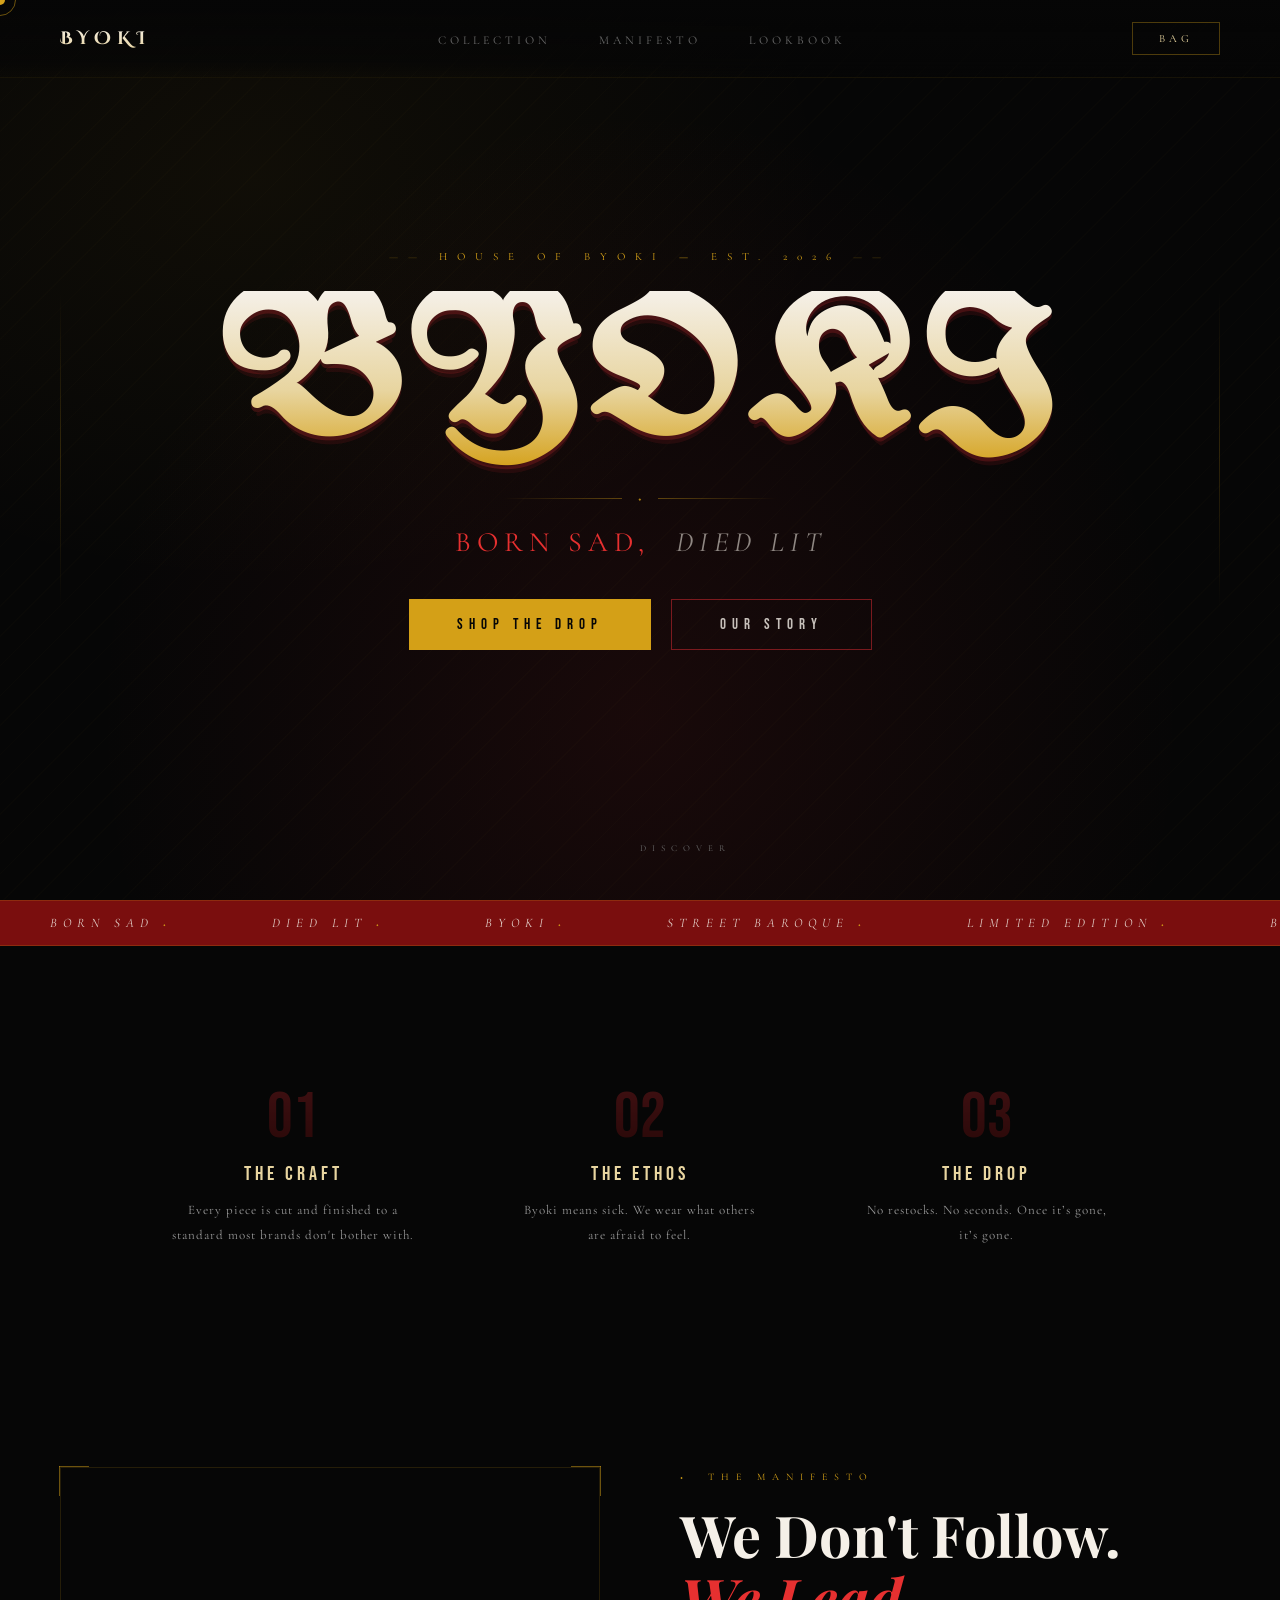
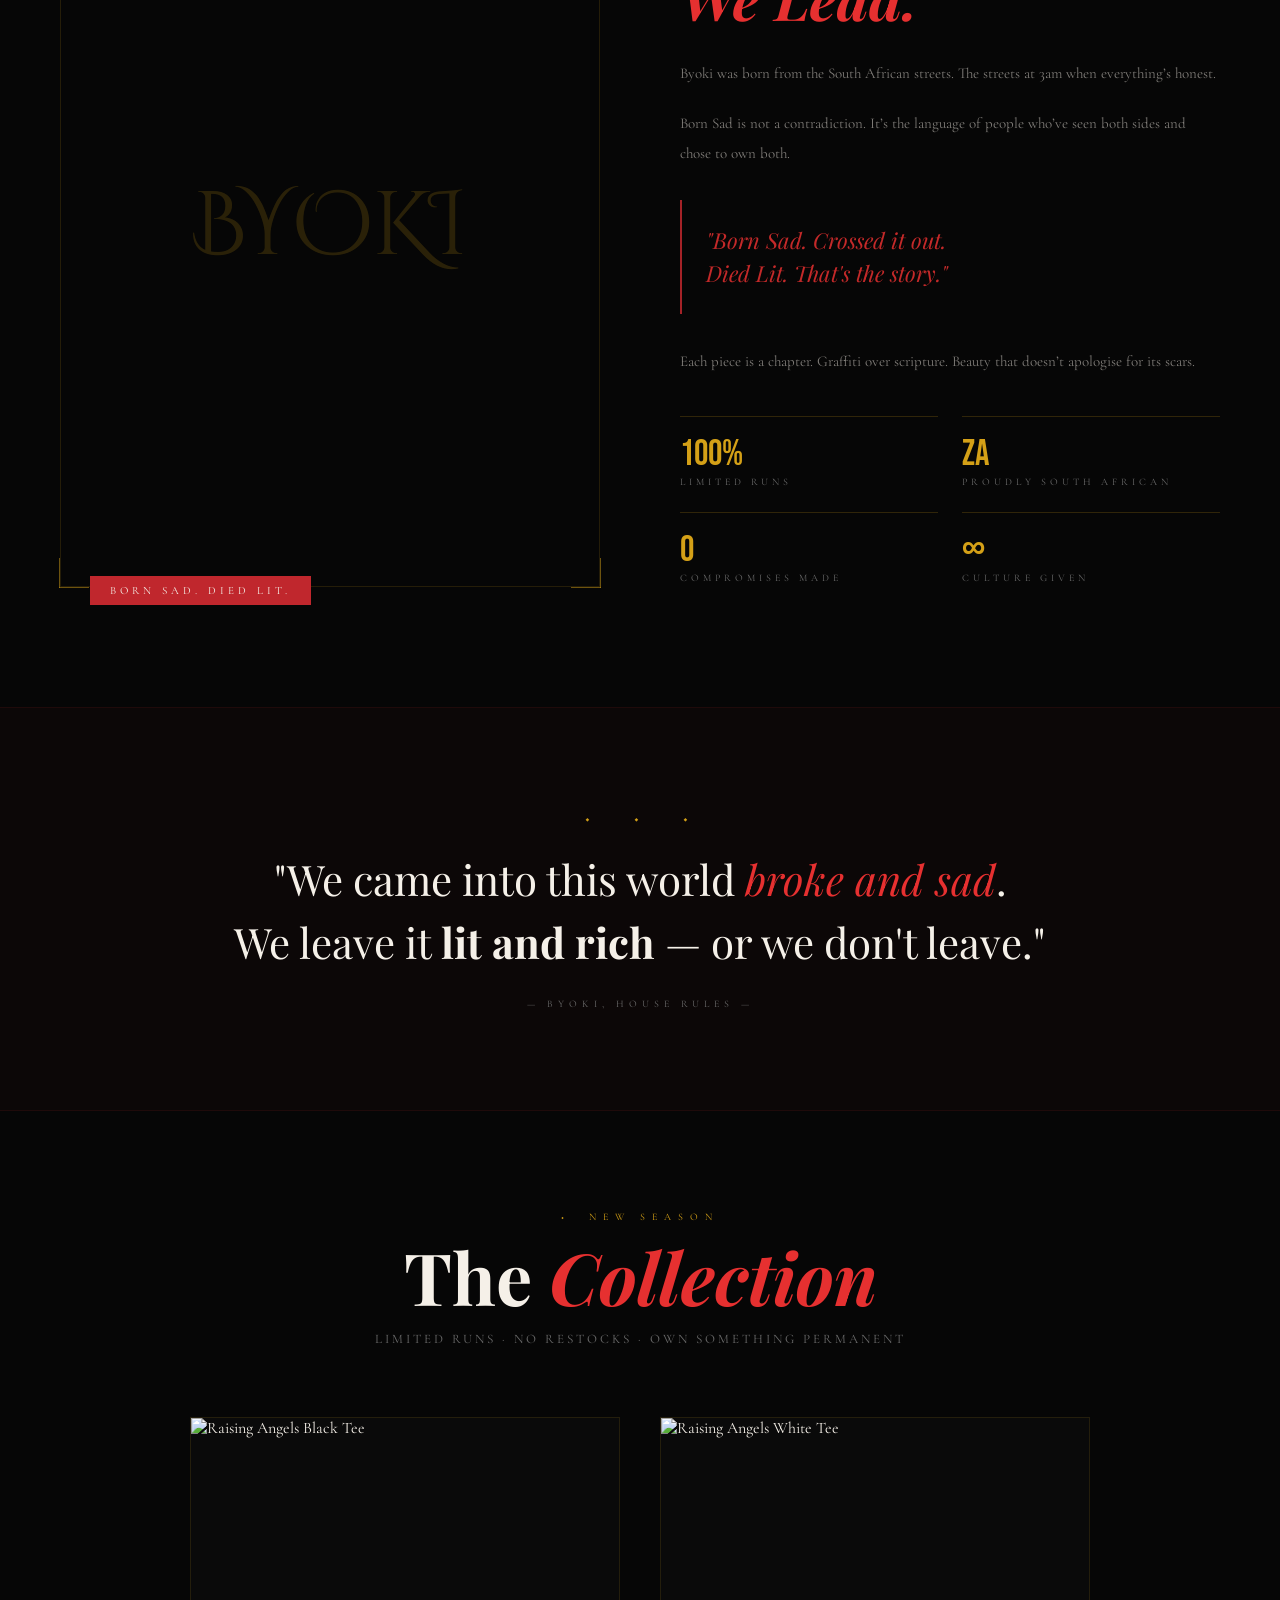
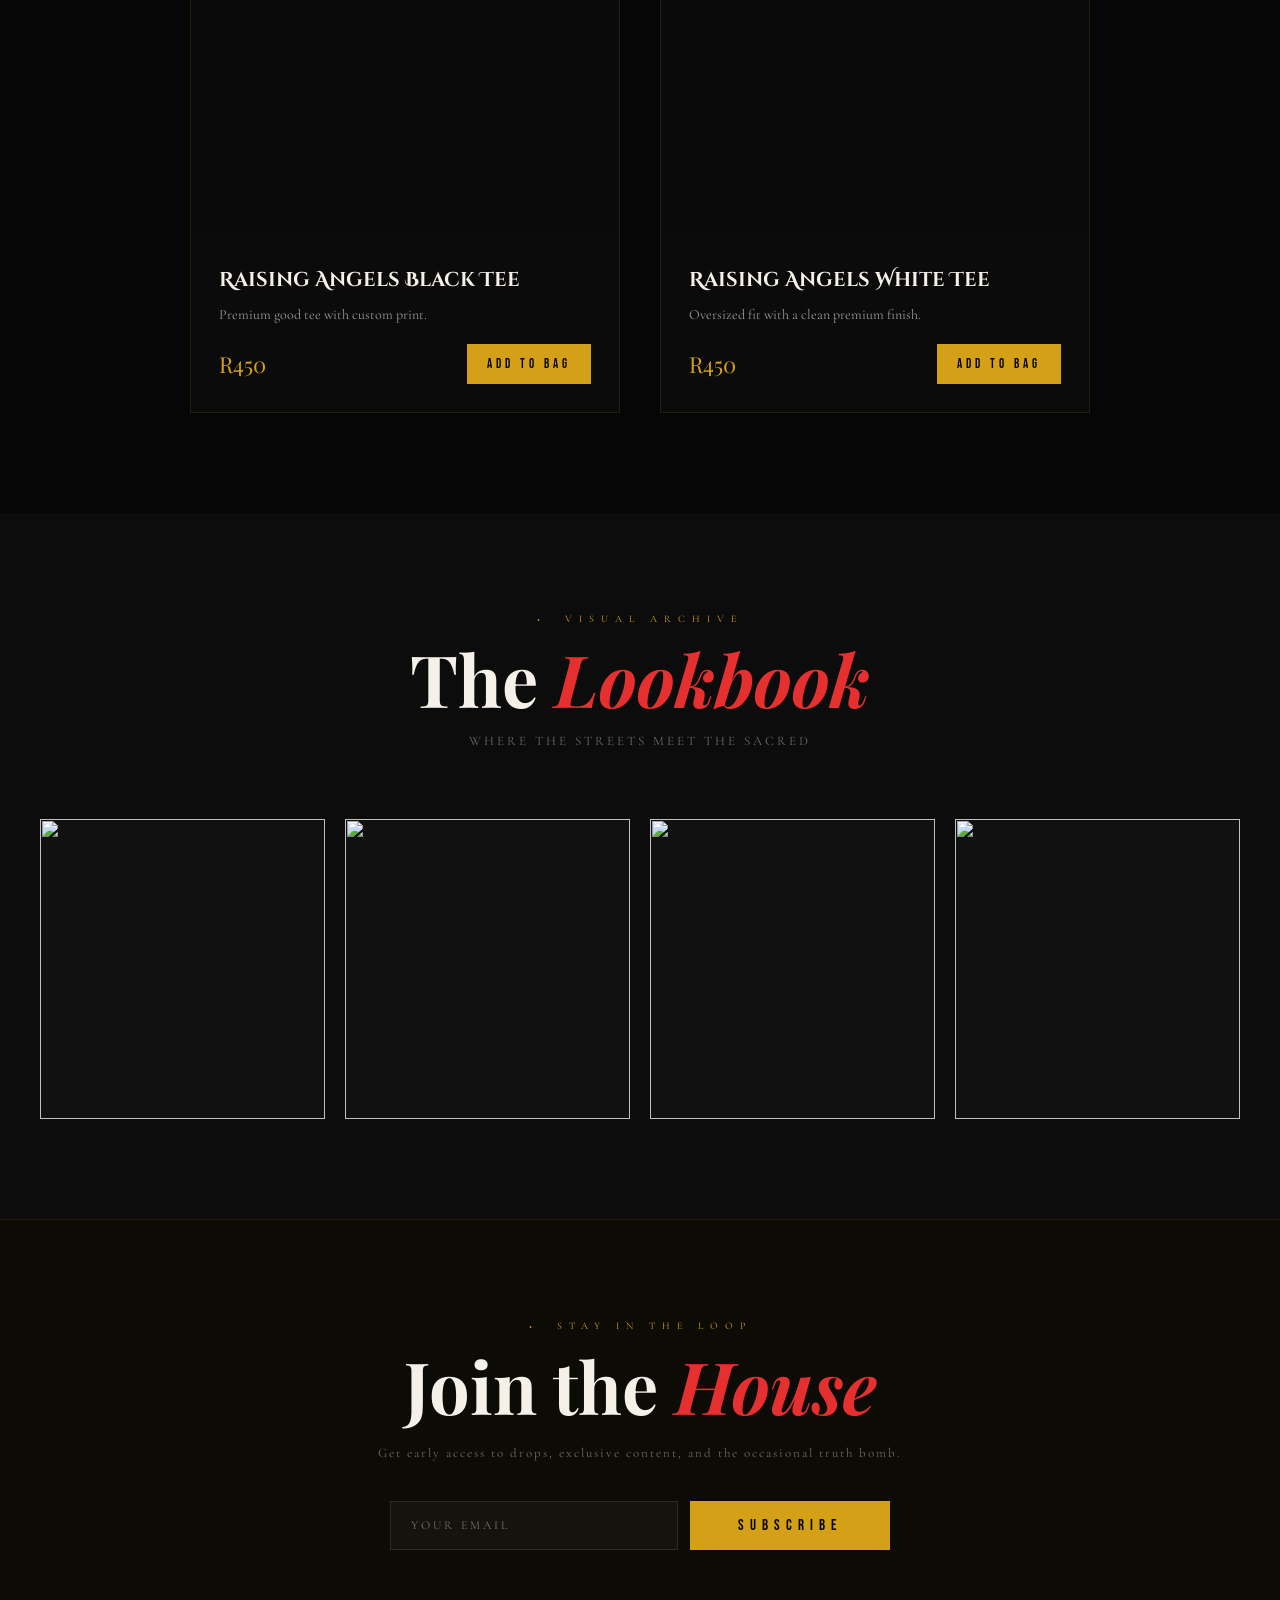
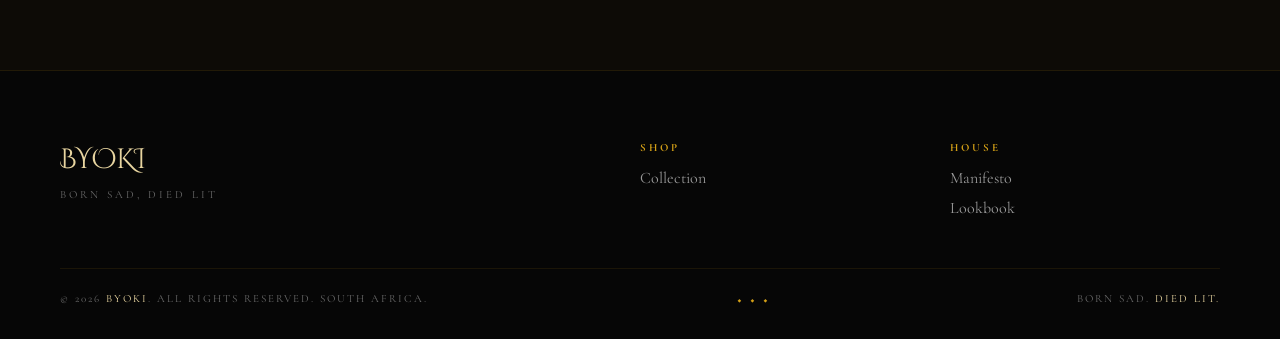
==== commit 0cfa5519: "complete byoki-web" ====
--- a/index.html
+++ b/index.html
@@ -5,9 +5,223 @@
   <meta name="viewport" content="width=device-width, initial-scale=1.0" />
   <title>BYOKI — Born Sad, Died Lit</title>
   <link rel="stylesheet" href="ByokiWeb (update).css" />
-  <script src="ByokiWeb (update).js" defer></script>
   <link href="https://fonts.googleapis.com/css2?family=Playfair+Display:ital,wght@0,400;0,700;0,900;1,400;1,700&family=Cormorant+Garamond:ital,wght@0,300;0,400;0,600;1,300;1,400&family=Bebas+Neue&family=UnifrakturMaguntia&family=Cinzel+Decorative:wght@400;700;900&display=swap" rel="stylesheet" />
 </head>
+<script>const cursor = document.getElementById("cursor");
+const cursorRing = document.getElementById("cursorRing");
+
+// BYOKI CART SYSTEM
+console.log("🛒 Cart script loaded");
+
+// PRODUCT DATA (UPDATED WITH IMAGES)
+const products = [
+  {
+    id: 1,
+    name: "Raising Angels Black Tee",
+    price: 450,
+    Image: "https://i.postimg.cc/xjgK14Ss/IMG-2661-Copy.jpg"
+  },
+  {
+    id: 2,
+    name: "Raising Angels White Tee",
+    price: 450,
+    Image: "https://i.postimg.cc/TP9gZLkV/IMG-2626.jpg"
+  }
+];
+
+let cart = [];
+
+// CURSOR EFFECT
+if (cursor && cursorRing) {
+  document.addEventListener("mousemove", (e) => {
+    cursor.style.left = e.clientX + "px";
+    cursor.style.top = e.clientY + "px";
+    cursorRing.style.left = e.clientX + "px";
+    cursorRing.style.top = e.clientY + "px";
+  });
+
+  document.addEventListener("mousedown", () => {
+    cursor.style.transform = "translate(-50%, -50%) scale(0.8)";
+    cursorRing.style.transform = "translate(-50%, -50%) scale(0.9)";
+  });
+
+  document.addEventListener("mouseup", () => {
+    cursor.style.transform = "translate(-50%, -50%) scale(1)";
+    cursorRing.style.transform = "translate(-50%, -50%) scale(1)";
+  });
+}
+
+// NAVIGATION
+function goto(sectionId) {
+  const section = document.getElementById(sectionId);
+  if (section) {
+    section.scrollIntoView({ behavior: "smooth" });
+  }
+}
+
+// ADD TO CART
+function addToCart(productId) {
+  console.log("Adding to cart:", productId);
+
+  const product = products.find((p) => p.id === Number(productId));
+  if (!product) return;
+
+  const existingItem = cart.find((item) => item.id === product.id);
+
+  if (existingItem) {
+    existingItem.quantity += 1;
+  } else {
+    cart.push({
+      id: product.id,
+      name: product.name,
+      price: product.price,
+      Image: product.Image,
+      quantity: 1
+    });
+  }
+
+  updateCartUI();
+  updateCartCount();
+  showAddedToCartFeedback();
+}
+
+// FEEDBACK ANIMATION
+function showAddedToCartFeedback() {
+  const cartBtn = document.querySelector(".cart-btn");
+  if (!cartBtn) return;
+
+  cartBtn.style.transform = "scale(1.08)";
+  cartBtn.style.background = "rgba(212,160,23,0.15)";
+
+  setTimeout(() => {
+    cartBtn.style.transform = "scale(1)";
+    cartBtn.style.background = "transparent";
+  }, 250);
+}
+
+// UPDATE CART UI
+function updateCartUI() {
+  const cartBody = document.getElementById("cart-body");
+  const cartFoot = document.getElementById("cart-foot");
+  const cartTotalVal = document.getElementById("cart-total-val");
+
+  if (!cartBody) return;
+
+  if (cart.length === 0) {
+    cartBody.innerHTML = `
+      <div class="cart-empty">
+        <div class="cart-empty-ico">👜</div>
+        Your bag is empty
+      </div>
+    `;
+    if (cartFoot) cartFoot.classList.add("cart-foot-hidden");
+    if (cartTotalVal) cartTotalVal.textContent = "R0";
+    return;
+  }
+
+  cartBody.innerHTML = cart.map((item, index) => `
+    <div class="cart-item">
+      <div class="ci-thumb">
+        <img src="${item.Image}" class="ci-thumb-img" alt="${item.name}">
+      </div>
+      <div class="ci-details">
+        <div class="ci-name">${item.name}</div>
+        <div class="ci-meta">Qty: ${item.quantity}</div>
+      </div>
+      <div class="ci-right">
+        <div class="ci-price">R${(item.price * item.quantity).toLocaleString()}</div>
+        <button class="ci-rm" data-remove-index="${index}">✕ Remove</button>
+      </div>
+    </div>
+  `).join("");
+
+  const total = cart.reduce((sum, item) => sum + item.price * item.quantity, 0);
+
+  if (cartTotalVal) cartTotalVal.textContent = `R${total.toLocaleString()}`;
+  if (cartFoot) cartFoot.classList.remove("cart-foot-hidden");
+}
+
+// UPDATE CART COUNT
+function updateCartCount() {
+  const cartCount = document.getElementById("cart-count");
+  if (!cartCount) return;
+
+  const totalItems = cart.reduce((sum, item) => sum + item.quantity, 0);
+  cartCount.textContent = totalItems;
+
+  if (totalItems > 0) {
+    cartCount.classList.add("show");
+  } else {
+    cartCount.classList.remove("show");
+  }
+}
+
+// REMOVE ITEM
+function removeFromCart(index) {
+  cart.splice(index, 1);
+  updateCartUI();
+  updateCartCount();
+}
+
+// OPEN / CLOSE CART
+function openCart() {
+  document.getElementById("cart-overlay")?.classList.add("open");
+  document.getElementById("cart-drawer")?.classList.add("open");
+}
+
+function closeCart() {
+  document.getElementById("cart-overlay")?.classList.remove("open");
+  document.getElementById("cart-drawer")?.classList.remove("open");
+}
+
+// CHECKOUT
+function checkout() {
+  if (cart.length === 0) return;
+
+  alert("Order flow placeholder.");
+  cart = [];
+  updateCartUI();
+  updateCartCount();
+  closeCart();
+}
+
+// CLICK HANDLER
+document.addEventListener("click", (e) => {
+  const productBtn = e.target.closest(".product-cart-btn");
+  if (productBtn) {
+    addToCart(productBtn.dataset.productId);
+    return;
+  }
+
+  const removeBtn = e.target.closest(".ci-rm");
+  if (removeBtn) {
+    removeFromCart(Number(removeBtn.dataset.removeIndex));
+  }
+});
+
+// whatsapp handler//
+
+function checkout() {
+  if (cart.length === 0) return;
+
+  let message = "BYOKI ORDER:\n\n";
+
+  cart.forEach(item => {
+    message += `${item.name} x${item.quantity} - R${item.price * item.quantity}\n`;
+  });
+
+  const total = cart.reduce((sum, item) => sum + item.price * item.quantity, 0);
+
+  message += `\nTotal: R${total}`;
+
+  // 🔥 IMPORTANT → replace with your number
+  const phoneNumber = "27815052404"; // e.g. 27831234567
+
+  const whatsappURL = `https://wa.me/${phoneNumber}?text=${encodeURIComponent(message)}`;
+
+  window.open(whatsappURL, "_blank");
+}
+</script>
 <body>
 
   <div class="cursor" id="cursor"></div>
@@ -154,28 +368,28 @@
         <div class="products-simple">
           <div class="product-card">
             <div class="product-image">
-              <div class="product-emoji">🕊️</div>
+              <img src="https://i.postimg.cc/xjgK14Ss/IMG-2661-Copy.jpg" alt="Raising Angels Black Tee">
             </div>
             <div class="product-info">
               <h3>Raising Angels Black Tee</h3>
               <p>Premium good tee with custom print.</p>
               <div class="product-bottom">
                 <span class="price">R450</span>
-                <button class="product-cart-btn" onclick="addToCart(1)">ADD TO BAG</button>
+                <button class="product-cart-btn" data-product-id="1">ADD TO BAG</button>
               </div>
             </div>
           </div>
 
           <div class="product-card">
             <div class="product-image">
-              <div class="product-emoji">👑</div>
+              <img src="https://i.postimg.cc/mgNK549x/IMG-2626.jpg" alt="Raising Angels White Tee">
             </div>
             <div class="product-info">
               <h3>Raising Angels White Tee</h3>
               <p>Oversized fit with a clean premium finish.</p>
               <div class="product-bottom">
                 <span class="price">R450</span>
-                <button class="product-cart-btn" onclick="addToCart(2)">ADD TO BAG</button>
+                <button class="product-cart-btn" data-product-id="2">ADD TO BAG</button>
               </div>
             </div>
           </div>
@@ -192,11 +406,29 @@
         </div>
 
         <div class="lookbook-grid">
-          <div class="lookbook-item"><div class="lookbook-img">🕊️</div></div>
-          <div class="lookbook-item"><div class="lookbook-img">👑</div></div>
-          <div class="lookbook-item"><div class="lookbook-img">⚔️</div></div>
-          <div class="lookbook-item"><div class="lookbook-img">🔥</div></div>
-        </div>
+     <div class="lookbook-item">
+  <div class="lookbook-img">
+    <img src="https://i.postimg.cc/bwFRmFv9/IMG-2637-Copy.jpg" alt="">
+  </div>
+</div>
+
+<div class="lookbook-item">
+  <div class="lookbook-img">
+    <img src="https://i.postimg.cc/MpX7fbYp/IMG-2652-2-Copy.jpg" alt="">
+  </div>
+</div>
+
+<div class="lookbook-item">
+  <div class="lookbook-img">
+    <img src="https://i.postimg.cc/WbYrVqPt/IMG-2661-Copy.jpg alt="">
+  </div>
+</div>
+
+<div class="lookbook-item">
+  <div class="lookbook-img">
+    <img src="https://i.postimg.cc/2y8bRrc3/IMG-2666.jpg" alt="">
+  </div>
+</div>
       </div>
     </section>
 
@@ -266,7 +498,7 @@
         <span class="cart-total-lbl">Total</span>
         <span class="cart-total-val" id="cart-total-val">R0</span>
       </div>
-      <button class="checkout-btn" onclick="checkout()">COMPLETE ORDER</button>
+     <button class="checkout-btn" onclick="checkout()">COMPLETE ORDER</button>
     </div>
   </div>
 
--- a/ByokiWeb (update).css
+++ b/ByokiWeb (update).css
@@ -497,6 +497,9 @@
   position: absolute;
   inset: 0;
   border: 1px solid rgba(212, 160, 23, 0.15);
+  background-image: url("https://i.postimg.cc/jj5zN6QH/Artboard-1.jpg");
+  non-repeat center;
+  background-size: cover;
 }
 
 .about-placeholder {
@@ -723,16 +726,24 @@
 }
 
 .product-image {
-  height: 320px;
+  width: 100%;
+  height: 420px;
+  overflow: hidden;
   display: flex;
   align-items: center;
   justify-content: center;
-  background: linear-gradient(135deg, rgba(192, 39, 45, 0.12), rgba(212, 160, 23, 0.06));
-}
-
-.product-emoji {
-  font-size: 110px;
-  opacity: 0.45;
+  background: #0a0a0a;
+}
+
+.product-image img {
+  width: 100%;
+  height: 100%;
+  object-fit: contain;
+}
+
+
+.product-card:hover .product-image img {
+  transform: scale(1.08);
 }
 
 .product-info {
@@ -870,16 +881,19 @@
 }
 
 .ci-thumb {
-  width: 60px;
-  height: 60px;
-  background: rgba(255, 255, 255, 0.03);
+  width: 70px;  /* container size */
+  height: 70px;
+  overflow: hidden;
   display: flex;
   align-items: center;
   justify-content: center;
+  background: #0a0a0a;
 }
 
 .ci-thumb-img {
-  font-size: 28px;
+  width: 100%;
+  height: 100%;
+  object-fit: contain; /* 🔥 THIS FIXES ZOOM */
 }
 
 .ci-name {
@@ -976,13 +990,15 @@
 }
 
 .lookbook-img {
-  aspect-ratio: 3 / 4;
-  display: flex;
-  align-items: center;
-  justify-content: center;
-  font-size: 90px;
-  opacity: 0.45;
-  background: linear-gradient(135deg, rgba(192, 39, 45, 0.18), rgba(212, 160, 23, 0.08));
+  width: 100%;
+  height: 300px;
+  overflow: hidden;
+}
+
+.lookbook-img img {
+  width: 100%;
+  height: 100%;
+  object-fit: cover;
 }
 
 /* NEWSLETTER */
